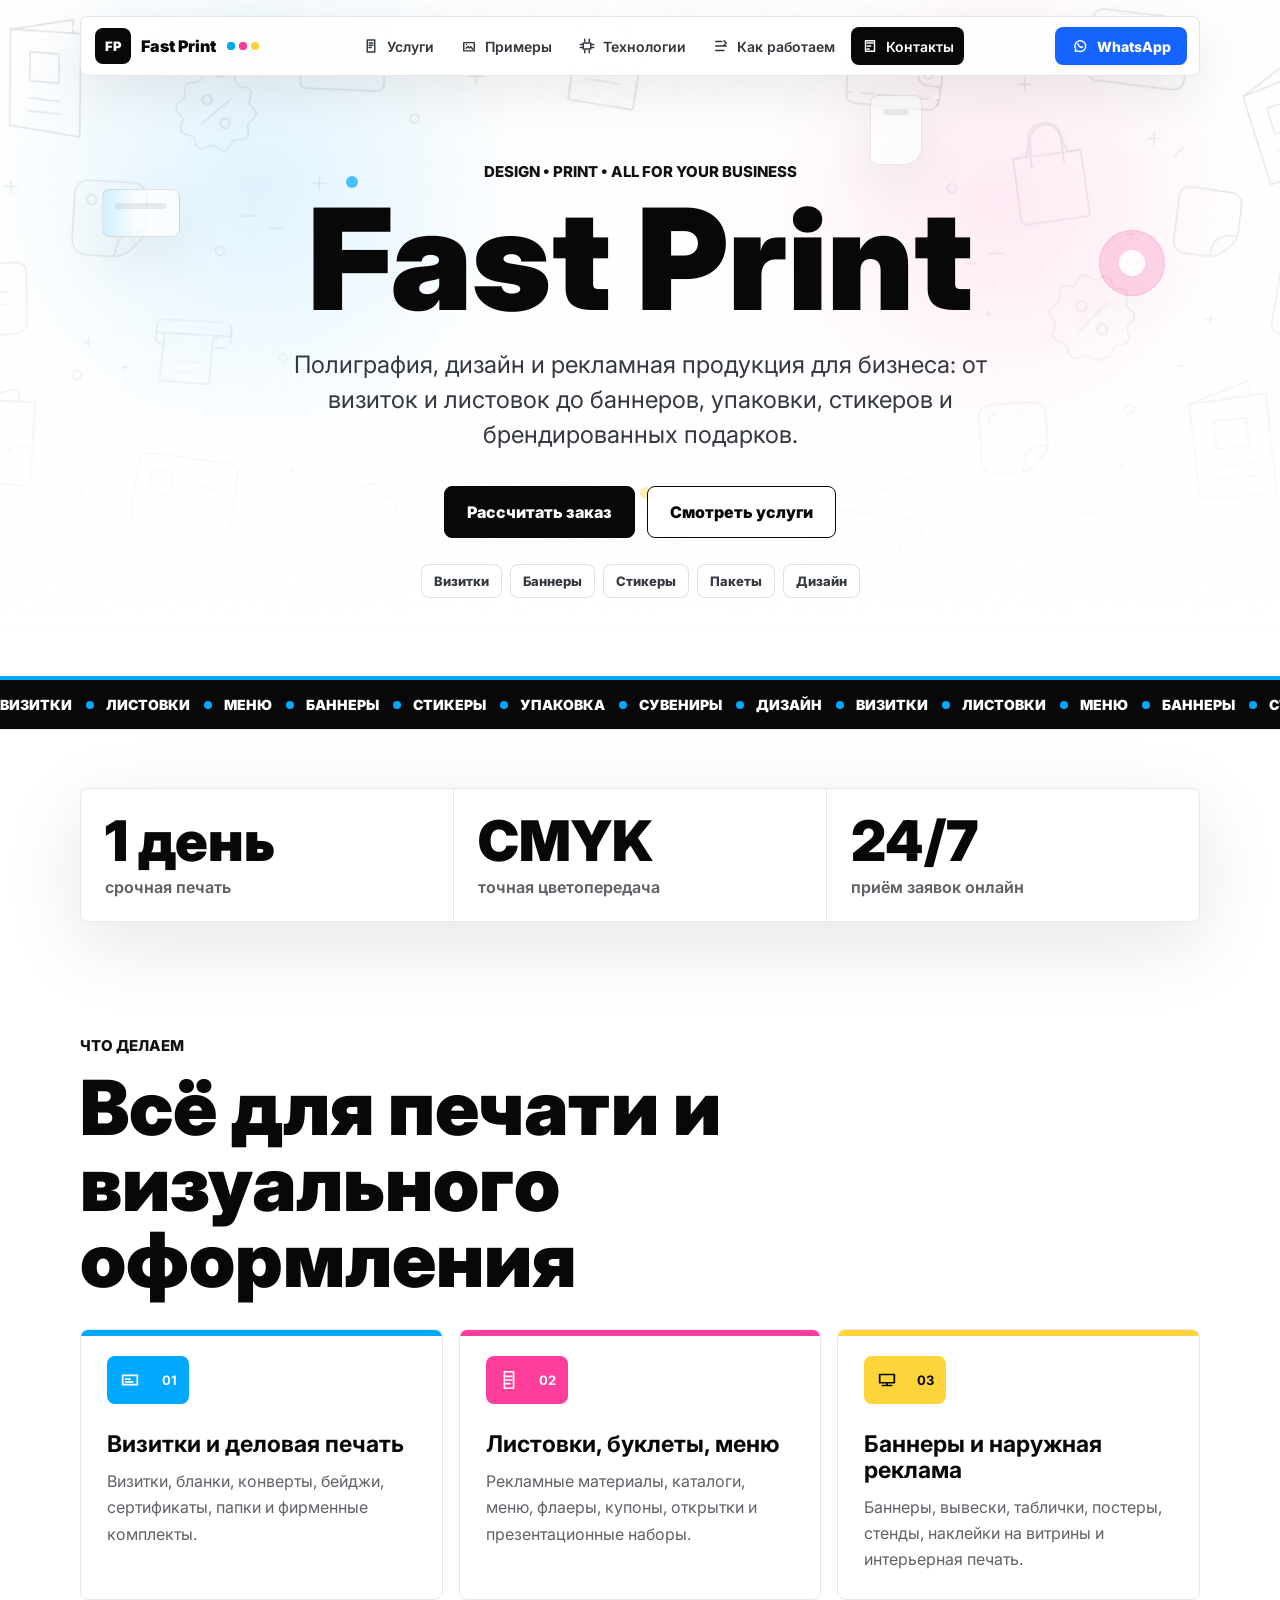
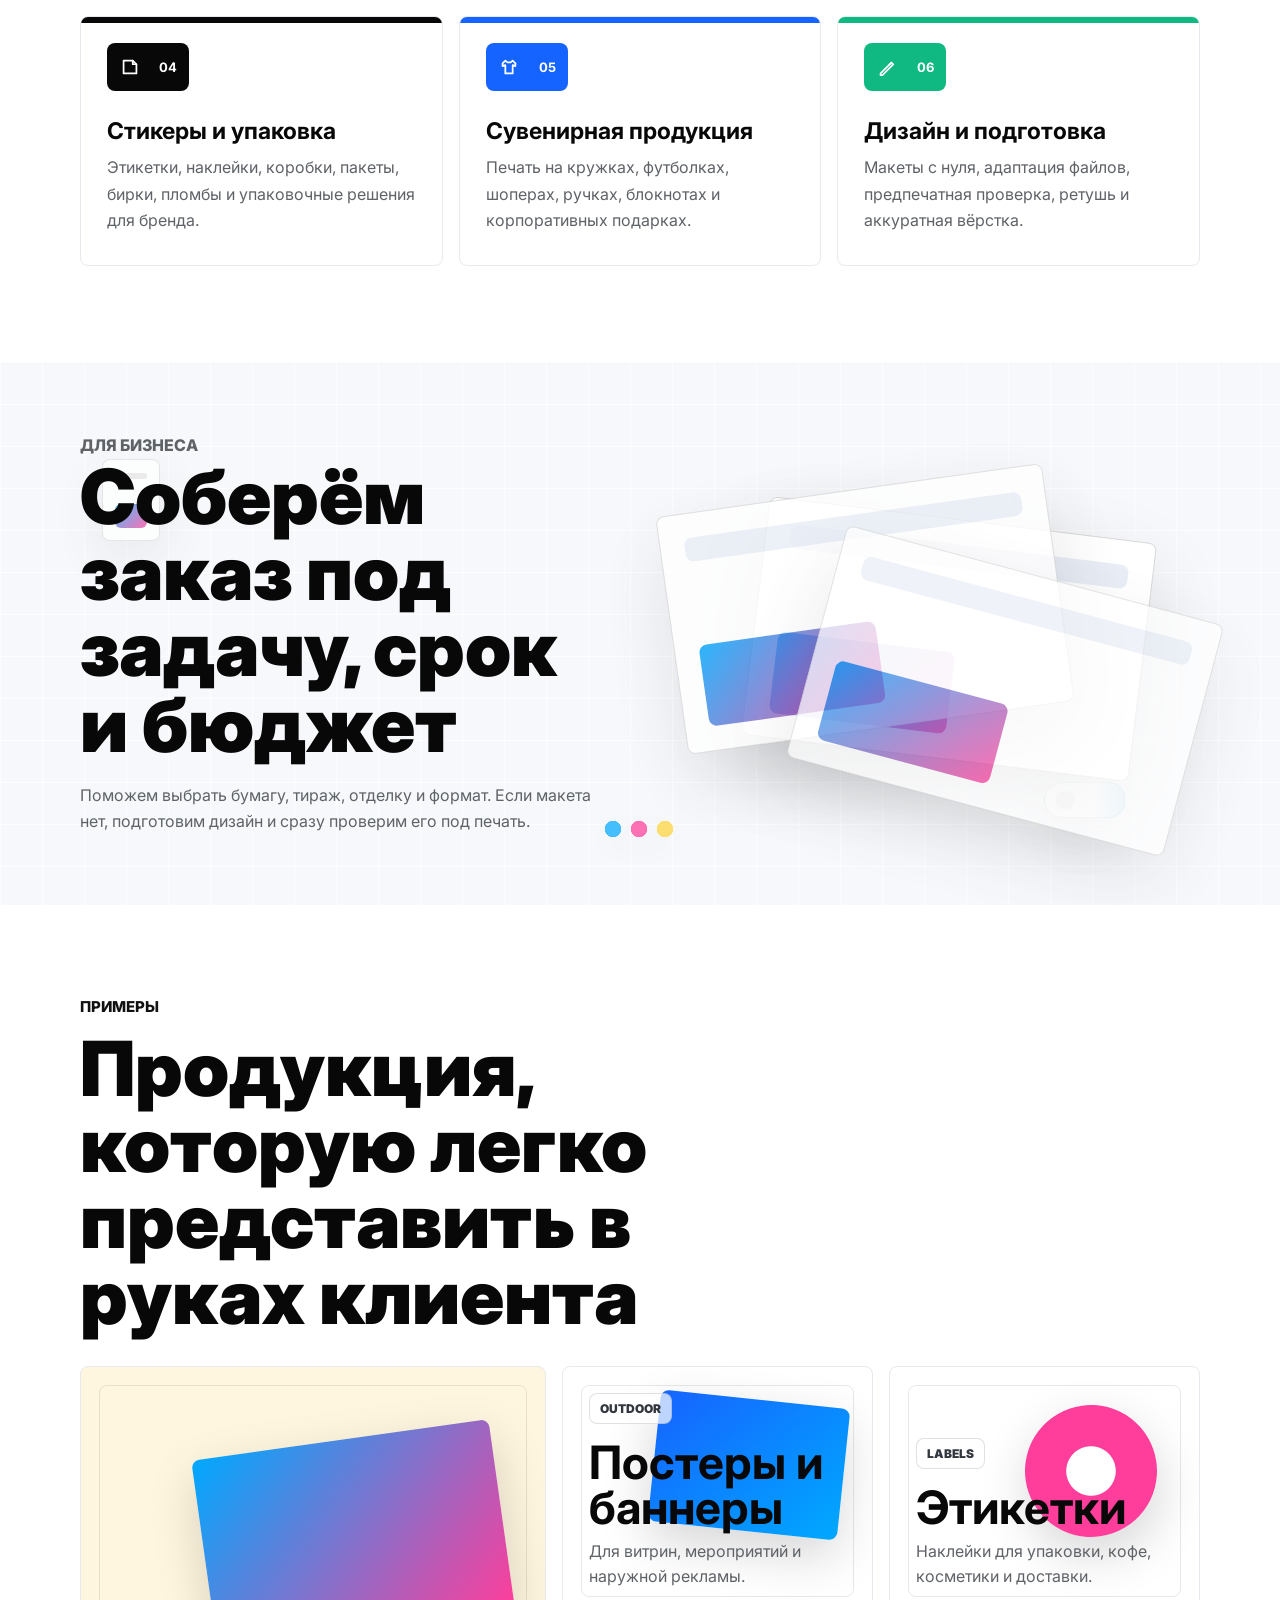
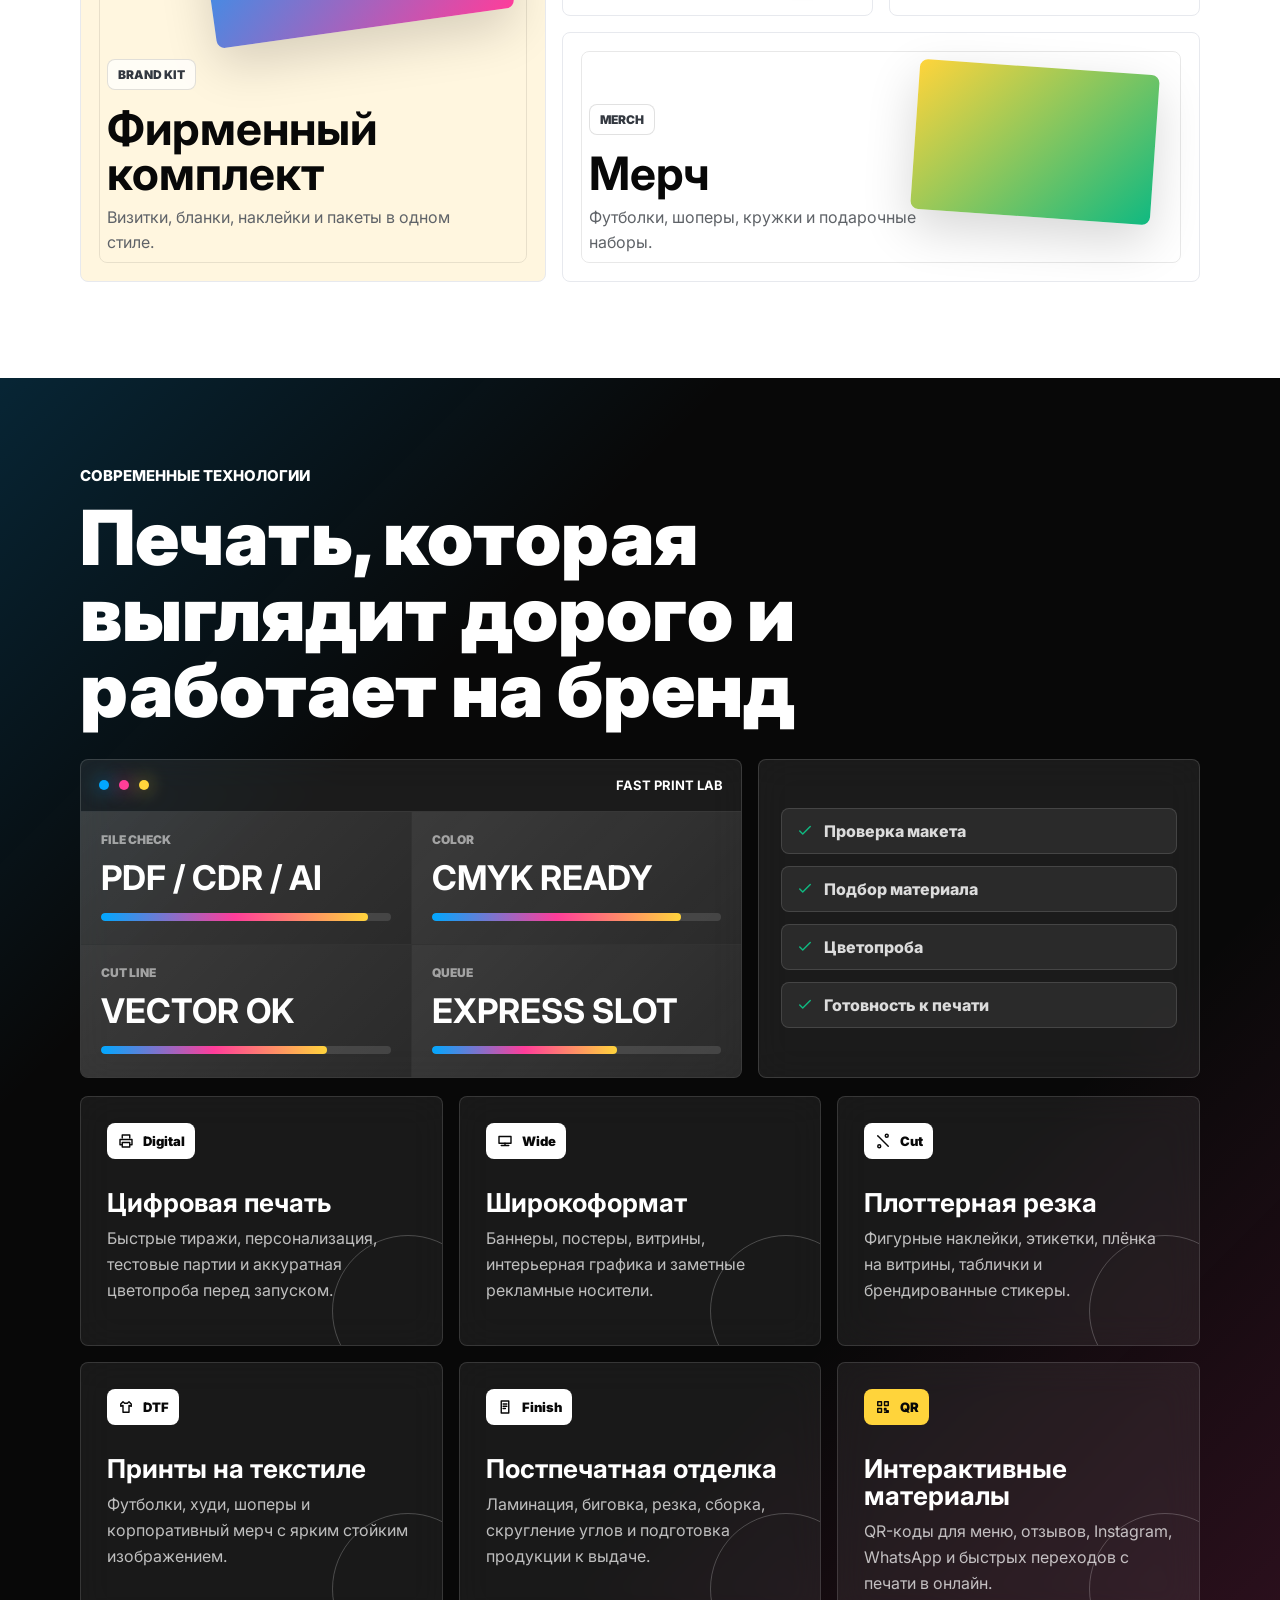
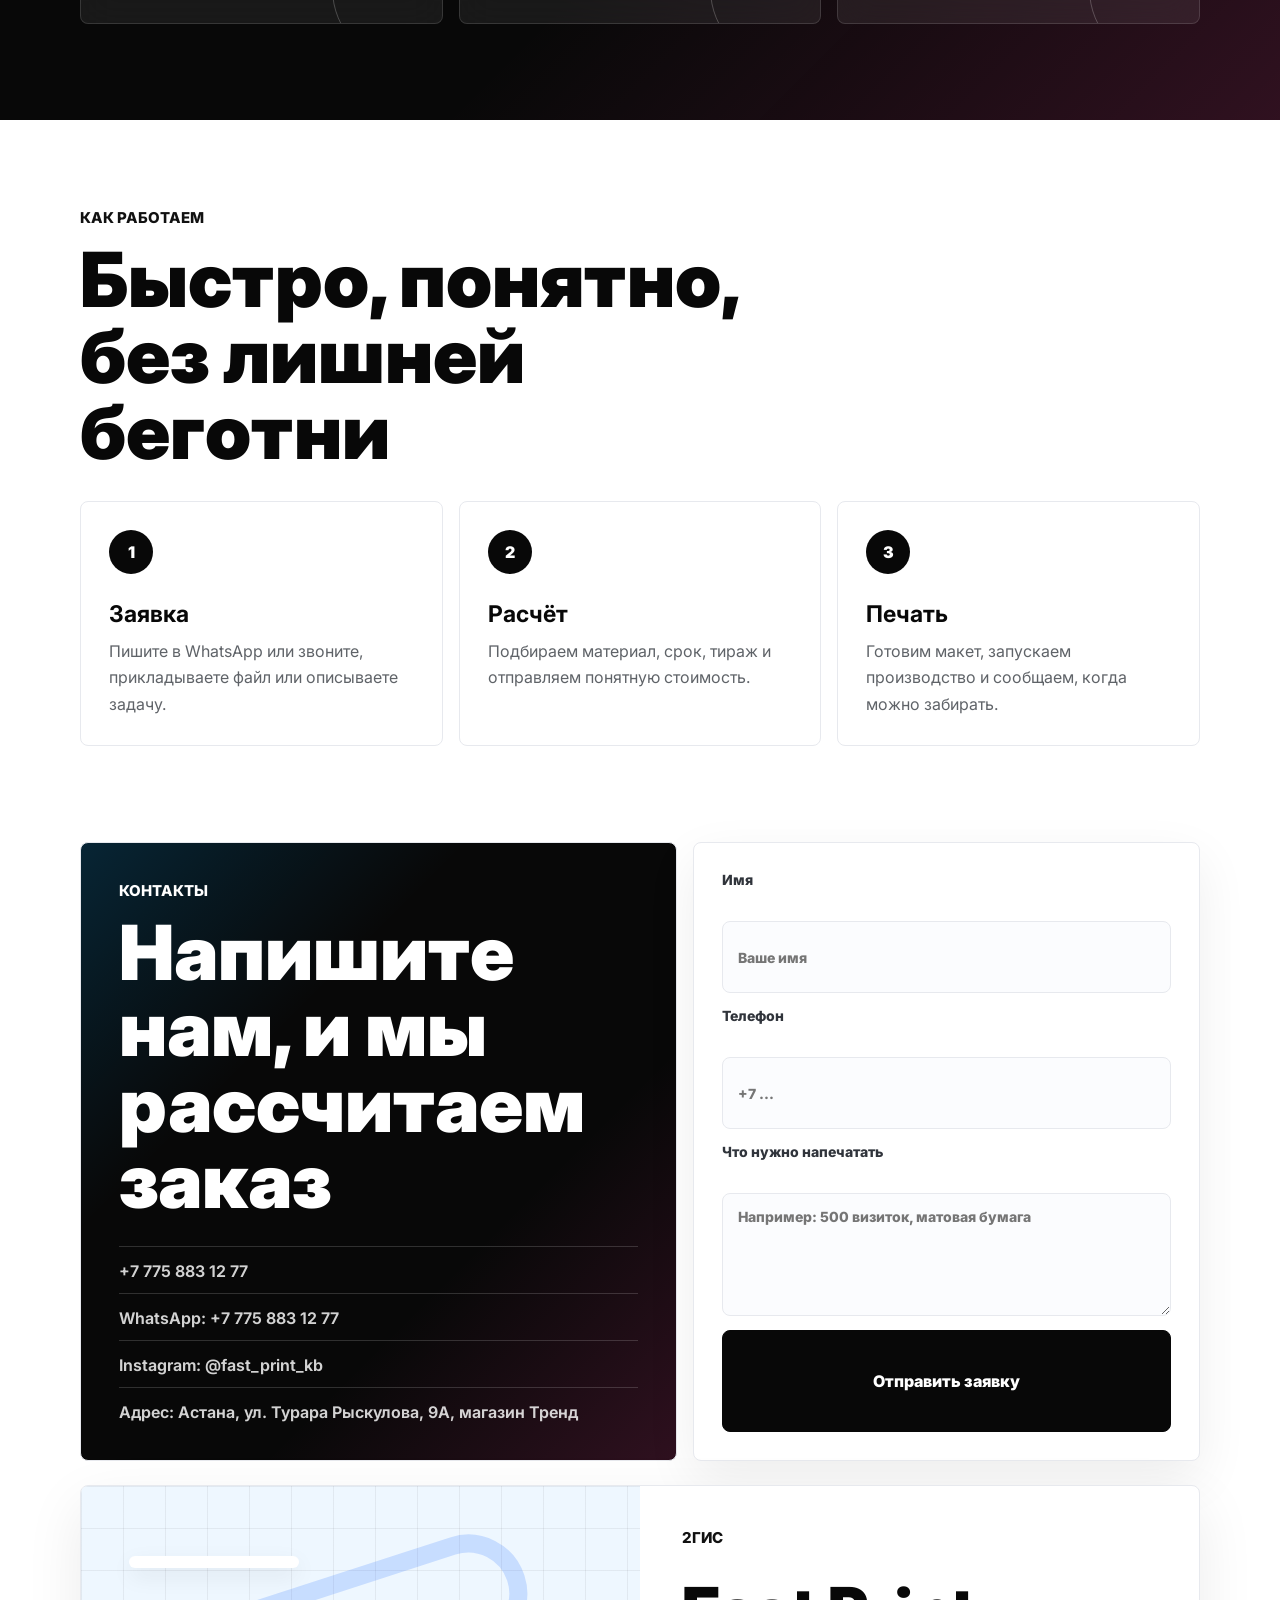
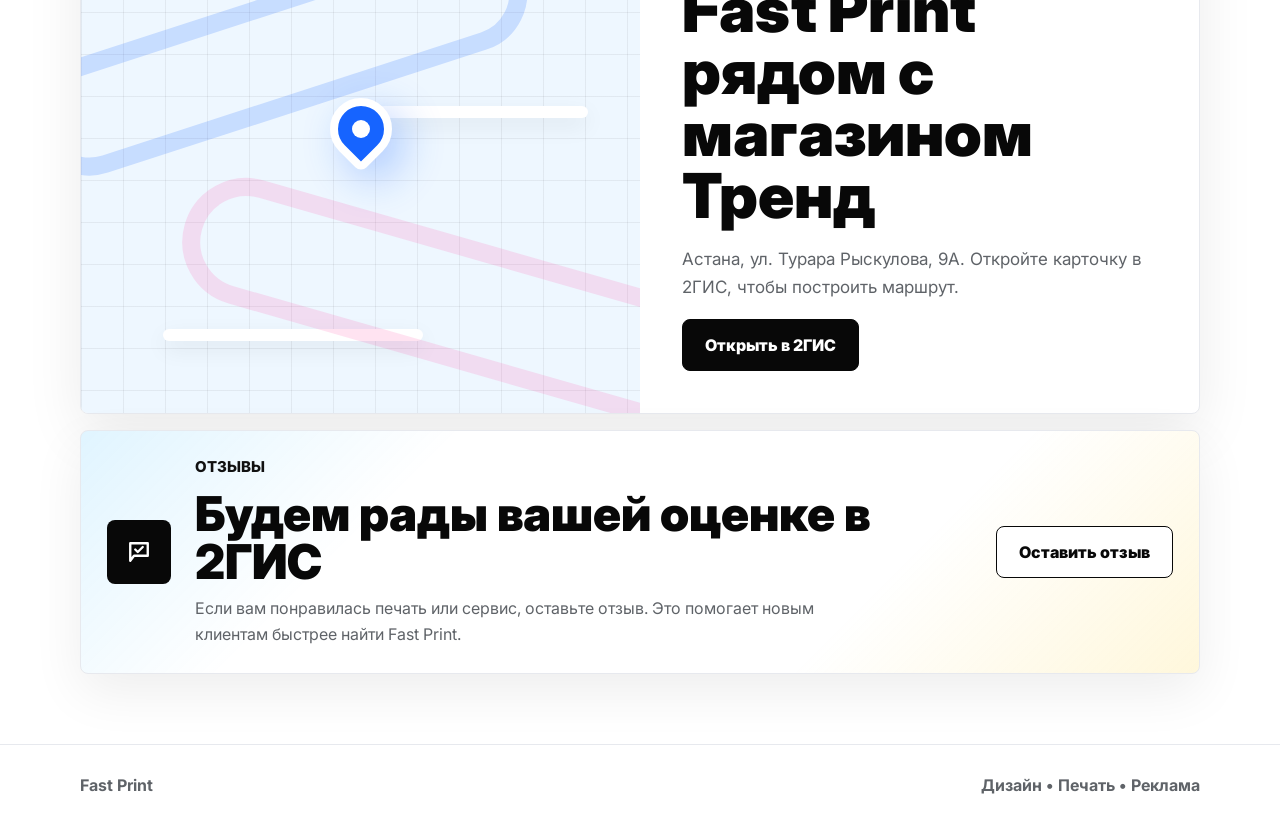
==== index.html @ 20a6357b "Initial Fast Print landing page" ====
<!doctype html>
<html lang="ru">
  <head>
    <meta charset="UTF-8" />
    <meta name="viewport" content="width=device-width, initial-scale=1.0" />
    <meta
      name="description"
      content="Fast Print - дизайн, печать, наружная реклама, сувенирная продукция и срочные полиграфические заказы."
    />
    <meta
      name="keywords"
      content="Fast Print, фаст принт, полиграфия Астана, печать Астана, визитки Астана, листовки Астана, баннеры Астана, стикеры, наклейки, наружная реклама, дизайн макетов, сувенирная продукция, DTF печать, широкоформатная печать, Рыскулова 9А"
    />
    <meta name="author" content="Fast Print" />
    <meta name="robots" content="index, follow" />
    <meta name="format-detection" content="telephone=yes" />
    <meta name="theme-color" content="#080808" />
    <meta name="apple-mobile-web-app-capable" content="yes" />
    <meta name="apple-mobile-web-app-title" content="Fast Print" />
    <meta name="application-name" content="Fast Print" />
    <meta name="msapplication-TileColor" content="#080808" />
    <link rel="canonical" href="https://fast-print.vercel.app/" />
    <link rel="manifest" href="site.webmanifest" />
    <link rel="icon" href="assets/app-icon.svg" type="image/svg+xml" />
    <link rel="mask-icon" href="assets/app-icon.svg" color="#080808" />
    <link rel="apple-touch-icon" href="assets/app-icon.svg" />
    <meta property="og:type" content="business.business" />
    <meta property="og:locale" content="ru_KZ" />
    <meta property="og:site_name" content="Fast Print" />
    <meta property="og:title" content="Fast Print - полиграфия, дизайн и реклама в Астане" />
    <meta
      property="og:description"
      content="Визитки, листовки, баннеры, стикеры, упаковка, сувенирная продукция и дизайн макетов. Fast Print, Астана, Рыскулова 9А."
    />
    <meta property="og:url" content="https://fast-print.vercel.app/" />
    <meta property="og:image" content="https://fast-print.vercel.app/assets/fast-print-hero.png" />
    <meta property="og:image:secure_url" content="https://fast-print.vercel.app/assets/fast-print-hero.png" />
    <meta property="og:image:type" content="image/png" />
    <meta property="og:image:width" content="2076" />
    <meta property="og:image:height" content="757" />
    <meta property="og:image:alt" content="Fast Print - полиграфия и дизайн" />
    <meta property="business:contact_data:street_address" content="ул. Турара Рыскулова, 9А, магазин Тренд" />
    <meta property="business:contact_data:locality" content="Астана" />
    <meta property="business:contact_data:country_name" content="Казахстан" />
    <meta name="twitter:card" content="summary_large_image" />
    <meta name="twitter:title" content="Fast Print - полиграфия и дизайн в Астане" />
    <meta
      name="twitter:description"
      content="Дизайн, печать, наружная реклама, стикеры, упаковка и сувенирная продукция для бизнеса."
    />
    <meta name="twitter:image" content="https://fast-print.vercel.app/assets/fast-print-hero.png" />
    <title>Fast Print - полиграфия и дизайн</title>
    <link rel="preconnect" href="https://fonts.googleapis.com" />
    <link rel="preconnect" href="https://fonts.gstatic.com" crossorigin />
    <link
      href="https://fonts.googleapis.com/css2?family=Inter:wght@400;500;600;700;800;900&display=swap"
      rel="stylesheet"
    />
    <link rel="stylesheet" href="styles.css" />
    <script type="application/ld+json">
      {
        "@context": "https://schema.org",
        "@type": "LocalBusiness",
        "@id": "https://fast-print.vercel.app/#business",
        "name": "Fast Print",
        "alternateName": "Фаст Принт",
        "description": "Полиграфия, дизайн, наружная реклама, сувенирная продукция и срочные печатные заказы.",
        "telephone": "+77758831277",
        "url": "https://fast-print.vercel.app",
        "logo": "https://fast-print.vercel.app/assets/app-icon.svg",
        "image": "https://fast-print.vercel.app/assets/fast-print-hero.png",
        "priceRange": "$$",
        "sameAs": ["https://instagram.com/fast_print_kb", "https://2gis.kz/astana/firm/70000001109861099"],
        "address": {
          "@type": "PostalAddress",
          "addressLocality": "Астана",
          "streetAddress": "ул. Турара Рыскулова, 9А, магазин Тренд",
          "addressCountry": "KZ"
        },
        "geo": {
          "@type": "GeoCoordinates",
          "latitude": 51.085529,
          "longitude": 71.420186
        },
        "areaServed": "Астана",
        "makesOffer": [
          { "@type": "Offer", "itemOffered": { "@type": "Service", "name": "Печать визиток" } },
          { "@type": "Offer", "itemOffered": { "@type": "Service", "name": "Печать листовок и буклетов" } },
          { "@type": "Offer", "itemOffered": { "@type": "Service", "name": "Широкоформатная печать баннеров" } },
          { "@type": "Offer", "itemOffered": { "@type": "Service", "name": "Стикеры и наклейки" } },
          { "@type": "Offer", "itemOffered": { "@type": "Service", "name": "Дизайн и подготовка макетов" } },
          { "@type": "Offer", "itemOffered": { "@type": "Service", "name": "Сувенирная продукция" } }
        ],
        "contactPoint": {
          "@type": "ContactPoint",
          "telephone": "+77758831277",
          "contactType": "customer service",
          "availableLanguage": ["ru", "kk"]
        }
      }
    </script>
  </head>
  <body>
    <svg class="icon-sprite" aria-hidden="true">
      <symbol id="icon-services" viewBox="0 0 24 24"><path d="M7 4h10v16H7z" /><path d="M9.5 8h5M9.5 11h5M9.5 14h3" /></symbol>
      <symbol id="icon-works" viewBox="0 0 24 24"><path d="M5 7.5h14v11H5z" /><path d="m8 15 2.4-2.4 2.1 2.1 1.7-1.7L17 16" /><path d="M8.5 10h.01" /></symbol>
      <symbol id="icon-tech" viewBox="0 0 24 24"><path d="M7 8h10v8H7z" /><path d="M9 3v3M15 3v3M9 18v3M15 18v3M3 10h3M3 14h3M18 10h3M18 14h3" /></symbol>
      <symbol id="icon-process" viewBox="0 0 24 24"><path d="M5 6h8M5 12h14M5 18h11" /><path d="m16 5 3 3-3 3" /></symbol>
      <symbol id="icon-contact" viewBox="0 0 24 24"><path d="M6 5h12v14H6z" /><path d="M8 8h8M8 12h5M8 16h3" /></symbol>
      <symbol id="icon-whatsapp" viewBox="0 0 24 24"><path d="M5.5 19 6.4 16.2A7.2 7.2 0 1 1 9 18.5z" /><path d="M9.2 8.8c.3 2.6 2.3 4.7 5 5.2l1.1-1.1" /></symbol>
      <symbol id="icon-card" viewBox="0 0 24 24"><path d="M4 7h16v10H4z" /><path d="M7 11h5M7 14h8" /></symbol>
      <symbol id="icon-flyer" viewBox="0 0 24 24"><path d="M7 3h10v18H7z" /><path d="M9 8h6M9 12h6M9 16h4" /></symbol>
      <symbol id="icon-banner" viewBox="0 0 24 24"><path d="M4 6h16v9H4z" /><path d="M7 18h10M12 15v3" /></symbol>
      <symbol id="icon-sticker" viewBox="0 0 24 24"><path d="M5 5h10l4 4v10H5z" /><path d="M15 5v4h4" /></symbol>
      <symbol id="icon-merch" viewBox="0 0 24 24"><path d="M8 5 5 8v3l3-1v9h8v-9l3 1V8l-3-3-2.2 2h-3.6z" /></symbol>
      <symbol id="icon-design" viewBox="0 0 24 24"><path d="M5 19 16.8 7.2l2 2L7 21H5z" /><path d="M14.8 9.2 16.8 7.2" /></symbol>
      <symbol id="icon-printer" viewBox="0 0 24 24"><path d="M7 8V4h10v4" /><path d="M6 17H4v-7h16v7h-2" /><path d="M7 14h10v6H7z" /></symbol>
      <symbol id="icon-cut" viewBox="0 0 24 24"><path d="m5 5 14 14" /><path d="M7 17a2 2 0 1 1-2 2 2 2 0 0 1 2-2ZM17 3a2 2 0 1 1-2 2 2 2 0 0 1 2-2Z" /></symbol>
      <symbol id="icon-qr" viewBox="0 0 24 24"><path d="M5 5h5v5H5zM14 5h5v5h-5zM5 14h5v5H5z" /><path d="M14 14h2v2h-2zM17 17h2v2h-2zM14 19h2" /></symbol>
      <symbol id="icon-review" viewBox="0 0 24 24"><path d="M5 5h14v10H8l-3 4z" /><path d="m9 10 2 2 4-4" /></symbol>
      <symbol id="icon-check" viewBox="0 0 24 24"><path d="m5 12 4 4L19 6" /></symbol>
    </svg>
    <div class="preloader" aria-label="Загрузка сайта">
      <div class="preloader-mark" aria-hidden="true">
        <span class="printer-slot"></span>
        <span class="print-sheet"></span>
        <span class="ink-dot cyan-dot"></span>
        <span class="ink-dot magenta-dot"></span>
        <span class="ink-dot yellow-dot"></span>
      </div>
      <p>Fast Print</p>
    </div>
    <div class="scroll-progress" aria-hidden="true"></div>
    <header class="site-header">
      <a class="brand" href="#top" aria-label="Fast Print">
        <span class="brand-mark">FP</span>
        <span>Fast Print</span>
      </a>
      <button class="menu-toggle" type="button" aria-label="Открыть меню" aria-expanded="false">
        <span></span>
        <span></span>
        <span></span>
      </button>
      <nav class="nav" aria-label="Главная навигация">
        <a href="#services"><svg><use href="#icon-services"></use></svg><span>Услуги</span></a>
        <a href="#works"><svg><use href="#icon-works"></use></svg><span>Примеры</span></a>
        <a href="#tech"><svg><use href="#icon-tech"></use></svg><span>Технологии</span></a>
        <a href="#process"><svg><use href="#icon-process"></use></svg><span>Как работаем</span></a>
        <a href="#contacts"><svg><use href="#icon-contact"></use></svg><span>Контакты</span></a>
      </nav>
      <a class="header-cta" href="https://wa.me/77758831277" target="_blank" rel="noreferrer">
        <svg><use href="#icon-whatsapp"></use></svg>
        <span>WhatsApp</span>
      </a>
    </header>

    <main id="top">
      <section class="hero">
        <div class="hero-media" aria-hidden="true"></div>
        <div class="section-motion hero-motion" aria-hidden="true">
          <span class="float-object card-object"></span>
          <span class="float-object sticker-object"></span>
          <span class="float-object tag-object"></span>
        </div>
        <div class="hero-orbit" aria-hidden="true">
          <span></span>
          <span></span>
          <span></span>
        </div>
        <div class="hero-content" data-animate>
          <p class="eyebrow">Design • Print • all for your business</p>
          <h1>Fast Print</h1>
          <p class="hero-copy">
            Полиграфия, дизайн и рекламная продукция для бизнеса: от визиток и листовок до баннеров,
            упаковки, стикеров и брендированных подарков.
          </p>
          <div class="hero-actions">
            <a class="button primary" href="#contacts">Рассчитать заказ</a>
            <a class="button secondary" href="#services">Смотреть услуги</a>
          </div>
          <div class="hero-tags" aria-label="Популярные услуги">
            <span>Визитки</span>
            <span>Баннеры</span>
            <span>Стикеры</span>
            <span>Пакеты</span>
            <span>Дизайн</span>
          </div>
        </div>
      </section>

      <section class="ticker" aria-label="Услуги Fast Print">
        <div class="ticker-track">
          <span>Визитки</span>
          <span>Листовки</span>
          <span>Меню</span>
          <span>Баннеры</span>
          <span>Стикеры</span>
          <span>Упаковка</span>
          <span>Сувениры</span>
          <span>Дизайн</span>
          <span>Визитки</span>
          <span>Листовки</span>
          <span>Меню</span>
          <span>Баннеры</span>
          <span>Стикеры</span>
          <span>Упаковка</span>
          <span>Сувениры</span>
          <span>Дизайн</span>
        </div>
      </section>

      <section class="stats" aria-label="Преимущества Fast Print" data-animate>
        <div>
          <strong data-count="1" data-suffix=" день">1 день</strong>
          <span>срочная печать</span>
        </div>
        <div>
          <strong>CMYK</strong>
          <span>точная цветопередача</span>
        </div>
        <div>
          <strong data-count="24" data-suffix="/7">24/7</strong>
          <span>приём заявок онлайн</span>
        </div>
      </section>

      <section class="section" id="services">
        <div class="section-heading" data-animate>
          <p class="eyebrow">Что делаем</p>
          <h2>Всё для печати и визуального оформления</h2>
        </div>
        <div class="services-grid">
          <article class="service-card cyan" data-animate>
            <span class="service-icon"><svg><use href="#icon-card"></use></svg><b>01</b></span>
            <h3>Визитки и деловая печать</h3>
            <p>Визитки, бланки, конверты, бейджи, сертификаты, папки и фирменные комплекты.</p>
          </article>
          <article class="service-card magenta" data-animate>
            <span class="service-icon"><svg><use href="#icon-flyer"></use></svg><b>02</b></span>
            <h3>Листовки, буклеты, меню</h3>
            <p>Рекламные материалы, каталоги, меню, флаеры, купоны, открытки и презентационные наборы.</p>
          </article>
          <article class="service-card yellow" data-animate>
            <span class="service-icon"><svg><use href="#icon-banner"></use></svg><b>03</b></span>
            <h3>Баннеры и наружная реклама</h3>
            <p>Баннеры, вывески, таблички, постеры, стенды, наклейки на витрины и интерьерная печать.</p>
          </article>
          <article class="service-card black" data-animate>
            <span class="service-icon"><svg><use href="#icon-sticker"></use></svg><b>04</b></span>
            <h3>Стикеры и упаковка</h3>
            <p>Этикетки, наклейки, коробки, пакеты, бирки, пломбы и упаковочные решения для бренда.</p>
          </article>
          <article class="service-card blue" data-animate>
            <span class="service-icon"><svg><use href="#icon-merch"></use></svg><b>05</b></span>
            <h3>Сувенирная продукция</h3>
            <p>Печать на кружках, футболках, шоперах, ручках, блокнотах и корпоративных подарках.</p>
          </article>
          <article class="service-card green" data-animate>
            <span class="service-icon"><svg><use href="#icon-design"></use></svg><b>06</b></span>
            <h3>Дизайн и подготовка</h3>
            <p>Макеты с нуля, адаптация файлов, предпечатная проверка, ретушь и аккуратная вёрстка.</p>
          </article>
        </div>
      </section>

      <section class="showcase">
        <div class="section-motion showcase-motion" aria-hidden="true">
          <span class="float-object flyer-object"></span>
          <span class="float-object roll-object"></span>
          <span class="float-object cmyk-object"></span>
        </div>
        <div class="showcase-copy" data-animate>
          <p class="eyebrow">Для бизнеса</p>
          <h2>Соберём заказ под задачу, срок и бюджет</h2>
          <p>
            Поможем выбрать бумагу, тираж, отделку и формат. Если макета нет, подготовим дизайн и
            сразу проверим его под печать.
          </p>
        </div>
        <div class="print-stack" aria-hidden="true" data-animate>
          <span class="sheet sheet-one"></span>
          <span class="sheet sheet-two"></span>
          <span class="sheet sheet-three"></span>
        </div>
      </section>

      <section class="section works" id="works">
        <div class="section-heading" data-animate>
          <p class="eyebrow">Примеры</p>
          <h2>Продукция, которую легко представить в руках клиента</h2>
        </div>
        <div class="works-grid">
          <article class="work-item large" data-animate>
            <span class="work-type">Brand kit</span>
            <h3>Фирменный комплект</h3>
            <p>Визитки, бланки, наклейки и пакеты в одном стиле.</p>
          </article>
          <article class="work-item poster" data-animate>
            <span class="work-type">Outdoor</span>
            <h3>Постеры и баннеры</h3>
            <p>Для витрин, мероприятий и наружной рекламы.</p>
          </article>
          <article class="work-item labels" data-animate>
            <span class="work-type">Labels</span>
            <h3>Этикетки</h3>
            <p>Наклейки для упаковки, кофе, косметики и доставки.</p>
          </article>
          <article class="work-item merch" data-animate>
            <span class="work-type">Merch</span>
            <h3>Мерч</h3>
            <p>Футболки, шоперы, кружки и подарочные наборы.</p>
          </article>
        </div>
      </section>

      <section class="tech-section" id="tech">
        <div class="tech-heading" data-animate>
          <p class="eyebrow">Современные технологии</p>
          <h2>Печать, которая выглядит дорого и работает на бренд</h2>
        </div>
        <div class="tech-lab" data-animate>
          <div class="lab-screen">
            <div class="lab-topline">
              <span class="lab-dot"></span>
              <span class="lab-dot"></span>
              <span class="lab-dot"></span>
              <strong>FAST PRINT LAB</strong>
            </div>
            <div class="lab-grid">
              <div>
                <small>FILE CHECK</small>
                <b>PDF / CDR / AI</b>
                <span class="lab-bar"><i style="width: 92%"></i></span>
              </div>
              <div>
                <small>COLOR</small>
                <b>CMYK READY</b>
                <span class="lab-bar"><i style="width: 86%"></i></span>
              </div>
              <div>
                <small>CUT LINE</small>
                <b>VECTOR OK</b>
                <span class="lab-bar"><i style="width: 78%"></i></span>
              </div>
              <div>
                <small>QUEUE</small>
                <b>EXPRESS SLOT</b>
                <span class="lab-bar"><i style="width: 64%"></i></span>
              </div>
            </div>
          </div>
          <div class="lab-status">
            <span><svg><use href="#icon-check"></use></svg>Проверка макета</span>
            <span><svg><use href="#icon-check"></use></svg>Подбор материала</span>
            <span><svg><use href="#icon-check"></use></svg>Цветопроба</span>
            <span><svg><use href="#icon-check"></use></svg>Готовность к печати</span>
          </div>
        </div>
        <div class="tech-grid">
          <article class="tech-card" data-animate>
            <span><svg><use href="#icon-printer"></use></svg>Digital</span>
            <h3>Цифровая печать</h3>
            <p>Быстрые тиражи, персонализация, тестовые партии и аккуратная цветопроба перед запуском.</p>
          </article>
          <article class="tech-card" data-animate>
            <span><svg><use href="#icon-banner"></use></svg>Wide</span>
            <h3>Широкоформат</h3>
            <p>Баннеры, постеры, витрины, интерьерная графика и заметные рекламные носители.</p>
          </article>
          <article class="tech-card" data-animate>
            <span><svg><use href="#icon-cut"></use></svg>Cut</span>
            <h3>Плоттерная резка</h3>
            <p>Фигурные наклейки, этикетки, плёнка на витрины, таблички и брендированные стикеры.</p>
          </article>
          <article class="tech-card" data-animate>
            <span><svg><use href="#icon-merch"></use></svg>DTF</span>
            <h3>Принты на текстиле</h3>
            <p>Футболки, худи, шоперы и корпоративный мерч с ярким стойким изображением.</p>
          </article>
          <article class="tech-card" data-animate>
            <span><svg><use href="#icon-services"></use></svg>Finish</span>
            <h3>Постпечатная отделка</h3>
            <p>Ламинация, биговка, резка, сборка, скругление углов и подготовка продукции к выдаче.</p>
          </article>
          <article class="tech-card accent" data-animate>
            <span><svg><use href="#icon-qr"></use></svg>QR</span>
            <h3>Интерактивные материалы</h3>
            <p>QR-коды для меню, отзывов, Instagram, WhatsApp и быстрых переходов с печати в онлайн.</p>
          </article>
        </div>
      </section>

      <section class="section compact" id="process">
        <div class="section-heading" data-animate>
          <p class="eyebrow">Как работаем</p>
          <h2>Быстро, понятно, без лишней беготни</h2>
        </div>
        <div class="steps">
          <div class="step" data-animate>
            <span>1</span>
            <h3>Заявка</h3>
            <p>Пишите в WhatsApp или звоните, прикладываете файл или описываете задачу.</p>
          </div>
          <div class="step" data-animate>
            <span>2</span>
            <h3>Расчёт</h3>
            <p>Подбираем материал, срок, тираж и отправляем понятную стоимость.</p>
          </div>
          <div class="step" data-animate>
            <span>3</span>
            <h3>Печать</h3>
            <p>Готовим макет, запускаем производство и сообщаем, когда можно забирать.</p>
          </div>
        </div>
      </section>

      <section class="contacts" id="contacts">
        <div class="contact-panel" data-animate>
          <p class="eyebrow">Контакты</p>
          <h2>Напишите нам, и мы рассчитаем заказ</h2>
          <div class="contact-list">
            <a href="tel:+77758831277">+7 775 883 12 77</a>
            <a href="https://wa.me/77758831277" target="_blank" rel="noreferrer">WhatsApp: +7 775 883 12 77</a>
            <a href="https://instagram.com/fast_print_kb" target="_blank" rel="noreferrer">Instagram: @fast_print_kb</a>
            <a href="https://2gis.kz/astana/firm/70000001109861099" target="_blank" rel="noreferrer">
              Адрес: Астана, ул. Турара Рыскулова, 9А, магазин Тренд
            </a>
          </div>
        </div>
        <form class="quote-form" data-animate>
          <label>
            Имя
            <input type="text" name="name" placeholder="Ваше имя" />
          </label>
          <label>
            Телефон
            <input type="tel" name="phone" placeholder="+7 ..." />
          </label>
          <label>
            Что нужно напечатать
            <textarea name="message" rows="4" placeholder="Например: 500 визиток, матовая бумага"></textarea>
          </label>
          <button class="button primary" type="button">Отправить заявку</button>
        </form>
      </section>

      <section class="map-section" aria-label="Как нас найти">
        <div class="map-card" data-animate>
          <div class="map-visual" aria-hidden="true">
            <span class="map-pin"></span>
            <span class="route route-one"></span>
            <span class="route route-two"></span>
            <span class="route route-three"></span>
          </div>
          <div class="map-content">
            <p class="eyebrow">2ГИС</p>
            <h2>Fast Print рядом с магазином Тренд</h2>
            <p>Астана, ул. Турара Рыскулова, 9А. Откройте карточку в 2ГИС, чтобы построить маршрут.</p>
            <a class="button primary" href="https://2gis.kz/astana/firm/70000001109861099" target="_blank" rel="noreferrer">
              Открыть в 2ГИС
            </a>
          </div>
        </div>
        <div class="review-card" data-animate>
          <div class="review-icon">
            <svg><use href="#icon-review"></use></svg>
          </div>
          <div>
            <p class="eyebrow">Отзывы</p>
            <h2>Будем рады вашей оценке в 2ГИС</h2>
            <p>Если вам понравилась печать или сервис, оставьте отзыв. Это помогает новым клиентам быстрее найти Fast Print.</p>
          </div>
          <a
            class="button secondary"
            href="https://2gis.kz/astana/firm/70000001110712726?stat=[base64]%3D"
            target="_blank"
            rel="noreferrer"
          >
            Оставить отзыв
          </a>
        </div>
      </section>
    </main>

    <footer class="footer">
      <span>Fast Print</span>
      <span>Дизайн • Печать • Реклама</span>
    </footer>

    <script src="script.js"></script>
  </body>
</html>
---- styles.css ----
:root {
  --ink: #080808;
  --muted: #5f6368;
  --line: #e7e9ee;
  --paper: #ffffff;
  --soft: #f6f8fb;
  --warm: #fff6df;
  --cyan: #00a8ff;
  --magenta: #ff3d9a;
  --yellow: #ffd43b;
  --blue: #1664ff;
  --green: #10b981;
  --radius: 8px;
}

* {
  box-sizing: border-box;
}

html {
  scroll-behavior: smooth;
}

body {
  margin: 0;
  color: var(--ink);
  background: var(--paper);
  font-family: Inter, Arial, sans-serif;
}

body.is-loading {
  overflow: hidden;
}

.icon-sprite {
  position: absolute;
  width: 0;
  height: 0;
  overflow: hidden;
}

svg {
  flex: 0 0 auto;
  fill: none;
  stroke: currentColor;
  stroke-linecap: round;
  stroke-linejoin: round;
  stroke-width: 1.9;
}

.scroll-progress {
  position: fixed;
  top: 0;
  left: 0;
  z-index: 80;
  width: calc(var(--scroll-progress, 0) * 100%);
  height: 4px;
  background: linear-gradient(90deg, var(--cyan), var(--magenta), var(--yellow));
  box-shadow: 0 0 18px rgba(0, 168, 255, 0.35);
  transform-origin: left;
}

.section-motion {
  position: absolute;
  inset: 0;
  z-index: -1;
  overflow: hidden;
  pointer-events: none;
}

.float-object {
  position: absolute;
  display: block;
  opacity: 0.72;
  filter: drop-shadow(0 18px 28px rgba(8, 8, 8, 0.1));
  animation: drift 18s ease-in-out infinite alternate;
}

.card-object {
  left: 8%;
  top: 28%;
  width: 78px;
  height: 48px;
  border: 1px solid rgba(8, 8, 8, 0.14);
  border-radius: 8px;
  background:
    linear-gradient(90deg, rgba(0, 168, 255, 0.22), transparent 46%),
    white;
}

.card-object::before,
.flyer-object::before,
.tag-object::before {
  position: absolute;
  left: 12px;
  right: 12px;
  top: 13px;
  height: 6px;
  border-radius: 99px;
  content: "";
  background: rgba(8, 8, 8, 0.1);
}

.sticker-object {
  right: 9%;
  top: 34%;
  width: 66px;
  height: 66px;
  border: 1px solid rgba(255, 61, 154, 0.28);
  border-radius: 50%;
  background: radial-gradient(circle, white 0 28%, rgba(255, 61, 154, 0.28) 29% 100%);
  animation-duration: 20s;
}

.flyer-object {
  left: 8%;
  top: 18%;
  width: 58px;
  height: 82px;
  border: 1px solid rgba(8, 8, 8, 0.13);
  border-radius: 8px;
  background: white;
  animation-duration: 22s;
}

.flyer-object::after {
  position: absolute;
  left: 12px;
  bottom: 12px;
  width: 32px;
  height: 24px;
  border-radius: 6px;
  content: "";
  background: linear-gradient(135deg, var(--cyan), var(--magenta));
}

.roll-object {
  right: 12%;
  bottom: 16%;
  width: 82px;
  height: 36px;
  border: 1px solid rgba(8, 8, 8, 0.13);
  border-radius: 99px;
  background: linear-gradient(90deg, white 0 62%, rgba(0, 168, 255, 0.22));
  animation-duration: 17s;
}

.roll-object::before {
  position: absolute;
  inset: 8px auto 8px 10px;
  width: 20px;
  border-radius: 50%;
  content: "";
  background: rgba(8, 8, 8, 0.08);
}

.tag-object {
  right: 28%;
  top: 14%;
  width: 52px;
  height: 70px;
  border: 1px solid rgba(8, 8, 8, 0.12);
  border-radius: 8px 8px 18px 8px;
  background: white;
  animation-duration: 24s;
}

.cmyk-object {
  left: 47%;
  bottom: 12%;
  width: 74px;
  height: 22px;
  border-radius: 99px;
  background:
    radial-gradient(circle at 11px 50%, var(--cyan) 0 8px, transparent 8.5px),
    radial-gradient(circle at 37px 50%, var(--magenta) 0 8px, transparent 8.5px),
    radial-gradient(circle at 63px 50%, var(--yellow) 0 8px, transparent 8.5px);
  filter: drop-shadow(0 10px 18px rgba(8, 8, 8, 0.08));
  animation-duration: 15s;
}

.preloader {
  position: fixed;
  inset: 0;
  z-index: 100;
  display: grid;
  place-items: center;
  gap: 18px;
  background:
    linear-gradient(90deg, rgba(8, 8, 8, 0.035) 1px, transparent 1px),
    linear-gradient(180deg, rgba(8, 8, 8, 0.035) 1px, transparent 1px),
    #ffffff;
  background-size: 34px 34px;
  transition: opacity 0.65s ease, visibility 0.65s ease;
}

.preloader.is-hidden {
  visibility: hidden;
  opacity: 0;
  pointer-events: none;
}

.preloader p {
  margin: 142px 0 0;
  font-size: clamp(28px, 6vw, 58px);
  font-weight: 900;
  letter-spacing: 0;
}

.preloader-mark {
  position: absolute;
  width: 180px;
  height: 138px;
}

.printer-slot {
  position: absolute;
  left: 20px;
  top: 16px;
  display: block;
  width: 140px;
  height: 38px;
  border-radius: 8px;
  background: var(--ink);
  box-shadow: 0 18px 48px rgba(8, 8, 8, 0.18);
}

.printer-slot::before {
  position: absolute;
  left: 24px;
  right: 24px;
  top: 17px;
  height: 4px;
  border-radius: 99px;
  content: "";
  background: rgba(255, 255, 255, 0.42);
}

.print-sheet {
  position: absolute;
  left: 48px;
  top: 40px;
  display: block;
  width: 84px;
  height: 104px;
  border: 1px solid rgba(8, 8, 8, 0.16);
  border-radius: 8px;
  background: white;
  box-shadow: 0 16px 34px rgba(8, 8, 8, 0.14);
  animation: printFeed 1.45s ease-in-out infinite;
}

.print-sheet::before,
.print-sheet::after {
  position: absolute;
  left: 16px;
  content: "";
  border-radius: 8px;
}

.print-sheet::before {
  top: 18px;
  width: 58px;
  height: 10px;
  background: #e9eef6;
}

.print-sheet::after {
  bottom: 16px;
  width: 54px;
  height: 36px;
  background: linear-gradient(135deg, var(--cyan), var(--magenta));
}

.ink-dot {
  position: absolute;
  bottom: 0;
  width: 14px;
  height: 14px;
  border-radius: 50%;
  animation: inkBounce 0.9s ease-in-out infinite;
}

.cyan-dot {
  left: 42px;
  background: var(--cyan);
}

.magenta-dot {
  left: 82px;
  background: var(--magenta);
  animation-delay: 0.15s;
}

.yellow-dot {
  left: 122px;
  background: var(--yellow);
  animation-delay: 0.3s;
}

a {
  color: inherit;
  text-decoration: none;
}

.site-header {
  position: fixed;
  top: 16px;
  left: 50%;
  z-index: 20;
  display: flex;
  width: min(1120px, calc(100% - 32px));
  min-height: 58px;
  align-items: center;
  justify-content: space-between;
  gap: 18px;
  padding: 10px 12px 10px 14px;
  border: 1px solid rgba(8, 8, 8, 0.1);
  border-radius: 8px;
  background: rgba(255, 255, 255, 0.84);
  box-shadow: 0 18px 50px rgba(8, 8, 8, 0.08);
  backdrop-filter: blur(18px);
  transform: translateX(-50%);
  transition:
    width 0.32s ease,
    min-height 0.32s ease,
    border-color 0.25s ease,
    box-shadow 0.25s ease,
    background 0.25s ease,
    padding 0.32s ease;
  animation: headerDrop 0.65s ease both;
}

.site-header::before {
  position: absolute;
  inset: -1px;
  z-index: -1;
  border-radius: inherit;
  content: "";
  background: linear-gradient(90deg, var(--cyan), var(--magenta), var(--yellow), var(--green));
  opacity: 0;
  transition: opacity 0.3s ease;
}

.site-header.is-scrolled {
  width: min(980px, calc(100% - 32px));
  min-height: 50px;
  padding: 7px 9px 7px 10px;
  border-color: rgba(8, 8, 8, 0.16);
  background: rgba(255, 255, 255, 0.94);
  box-shadow: 0 14px 38px rgba(8, 8, 8, 0.12);
}

.site-header.is-scrolled::before {
  opacity: 0.5;
}

.brand {
  position: relative;
  display: inline-flex;
  align-items: center;
  gap: 10px;
  min-width: fit-content;
  font-weight: 900;
}

.brand::after {
  display: inline-flex;
  width: 34px;
  height: 10px;
  border-radius: 99px;
  content: "";
  background:
    radial-gradient(circle at 5px 50%, var(--cyan) 0 4px, transparent 4.5px),
    radial-gradient(circle at 17px 50%, var(--magenta) 0 4px, transparent 4.5px),
    radial-gradient(circle at 29px 50%, var(--yellow) 0 4px, transparent 4.5px);
  animation: cmykBlink 1.8s ease-in-out infinite;
}

.brand-mark {
  display: grid;
  width: 36px;
  height: 36px;
  place-items: center;
  border-radius: 8px;
  color: white;
  background: var(--ink);
  font-size: 13px;
  letter-spacing: 0;
  transition: width 0.32s ease, height 0.32s ease;
}

.site-header.is-scrolled .brand-mark {
  width: 32px;
  height: 32px;
}

.nav {
  display: flex;
  align-items: center;
  gap: 6px;
  color: #31343a;
  font-size: 14px;
  font-weight: 600;
  white-space: nowrap;
}

.nav a {
  display: inline-flex;
  min-height: 38px;
  align-items: center;
  gap: 7px;
  border-radius: 8px;
  padding: 0 10px;
  transition: background 0.25s ease, color 0.25s ease, transform 0.25s ease;
}

.nav svg,
.header-cta svg {
  width: 18px;
  height: 18px;
}

.nav a,
.header-cta,
.button {
  transition: transform 0.25s ease, color 0.25s ease, background 0.25s ease, border-color 0.25s ease;
}

.nav a:hover {
  background: rgba(8, 8, 8, 0.06);
}

.nav a.is-active {
  color: white;
  background: var(--ink);
}

.header-cta:hover,
.button:hover {
  transform: translateY(-2px);
}

.header-cta {
  display: inline-flex;
  flex: 0 0 auto;
  min-height: 38px;
  align-items: center;
  gap: 8px;
  border-radius: 8px;
  padding: 0 16px;
  color: white;
  background: var(--blue);
  font-size: 14px;
  font-weight: 800;
}

.site-header.is-scrolled .nav a,
.site-header.is-scrolled .header-cta {
  min-height: 34px;
}

.menu-toggle {
  display: none;
  width: 40px;
  height: 40px;
  place-items: center;
  border: 1px solid rgba(8, 8, 8, 0.12);
  border-radius: 8px;
  padding: 0;
  background: white;
  cursor: pointer;
}

.menu-toggle span {
  display: block;
  width: 18px;
  height: 2px;
  border-radius: 99px;
  background: var(--ink);
  transition: transform 0.25s ease, opacity 0.25s ease;
}

.site-header.menu-open .menu-toggle span:nth-child(1) {
  transform: translateY(6px) rotate(45deg);
}

.site-header.menu-open .menu-toggle span:nth-child(2) {
  opacity: 0;
}

.site-header.menu-open .menu-toggle span:nth-child(3) {
  transform: translateY(-6px) rotate(-45deg);
}

.hero {
  position: relative;
  display: grid;
  min-height: 680px;
  place-items: center;
  overflow: hidden;
  border-bottom: 4px solid var(--cyan);
  isolation: isolate;
}

.hero-motion {
  z-index: -1;
}

.hero-orbit {
  position: absolute;
  inset: 0;
  z-index: -1;
  overflow: hidden;
  pointer-events: none;
}

.hero-orbit span {
  position: absolute;
  width: 12px;
  height: 12px;
  border-radius: 50%;
  background: var(--cyan);
  opacity: 0.7;
  animation: orbitFloat 9s ease-in-out infinite;
}

.hero-orbit span:nth-child(1) {
  left: 27%;
  top: 26%;
}

.hero-orbit span:nth-child(2) {
  left: 72%;
  top: 36%;
  background: var(--magenta);
  animation-delay: -2.4s;
}

.hero-orbit span:nth-child(3) {
  left: 50%;
  top: 72%;
  background: var(--yellow);
  animation-delay: -4.2s;
}

.hero::before {
  position: absolute;
  inset: 0;
  z-index: -1;
  content: "";
  background:
    radial-gradient(circle at 20% 28%, rgba(0, 168, 255, 0.12), transparent 24%),
    radial-gradient(circle at 78% 30%, rgba(255, 61, 154, 0.1), transparent 22%),
    linear-gradient(180deg, rgba(255, 255, 255, 0.15), rgba(255, 255, 255, 0.92));
}

.hero-media {
  position: absolute;
  inset: 0;
  z-index: -2;
  background: url("assets/fast-print-hero.png") center top / cover no-repeat;
  animation: floatHero 14s ease-in-out infinite alternate;
}

.hero::after {
  position: absolute;
  inset: auto 0 0;
  z-index: -1;
  height: 45%;
  content: "";
  background: linear-gradient(180deg, rgba(255, 255, 255, 0), white 92%);
}

.hero-content {
  width: min(960px, calc(100% - 32px));
  padding-top: 84px;
  text-align: center;
}

.eyebrow {
  margin: 0 0 14px;
  color: #111;
  font-size: 15px;
  font-weight: 800;
  letter-spacing: 0;
  text-transform: uppercase;
}

.hero h1 {
  margin: 0;
  font-size: clamp(72px, 11vw, 158px);
  font-weight: 900;
  letter-spacing: 0;
  line-height: 0.92;
}

.hero-copy {
  width: min(720px, 100%);
  margin: 24px auto 0;
  color: #343840;
  font-size: clamp(18px, 2vw, 24px);
  line-height: 1.45;
}

.hero-actions {
  display: flex;
  flex-wrap: wrap;
  justify-content: center;
  gap: 12px;
  margin-top: 34px;
}

.button {
  display: inline-flex;
  min-height: 52px;
  align-items: center;
  justify-content: center;
  border: 1px solid var(--ink);
  border-radius: 8px;
  padding: 0 22px;
  cursor: pointer;
  font: inherit;
  font-weight: 850;
}

.button.primary {
  color: white;
  background: var(--ink);
}

.button.primary:hover {
  border-color: var(--blue);
  background: var(--blue);
}

.button.secondary {
  background: white;
}

.button.secondary:hover {
  border-color: var(--blue);
  color: var(--blue);
}

.hero-tags {
  display: flex;
  flex-wrap: wrap;
  justify-content: center;
  gap: 8px;
  width: min(720px, 100%);
  margin: 26px auto 0;
}

.hero-tags span {
  display: inline-flex;
  min-height: 34px;
  align-items: center;
  border: 1px solid rgba(8, 8, 8, 0.12);
  border-radius: 8px;
  padding: 0 12px;
  background: rgba(255, 255, 255, 0.74);
  color: #353941;
  font-size: 13px;
  font-weight: 800;
  backdrop-filter: blur(8px);
}

.ticker {
  overflow: hidden;
  border-bottom: 1px solid var(--line);
  background: var(--ink);
  color: white;
}

.ticker-track {
  display: flex;
  width: max-content;
  gap: 34px;
  padding: 16px 0;
  animation: tickerMove 26s linear infinite;
}

.ticker-track span {
  position: relative;
  font-size: 14px;
  font-weight: 900;
  letter-spacing: 0;
  text-transform: uppercase;
}

.ticker-track span::after {
  position: absolute;
  top: 50%;
  right: -22px;
  width: 8px;
  height: 8px;
  border-radius: 50%;
  content: "";
  background: var(--cyan);
  transform: translateY(-50%);
}

.stats {
  display: grid;
  width: min(1120px, calc(100% - 32px));
  grid-template-columns: repeat(3, 1fr);
  gap: 1px;
  margin: 58px auto 84px;
  overflow: hidden;
  border: 1px solid var(--line);
  border-radius: 8px;
  background: var(--line);
  box-shadow: 0 22px 80px rgba(8, 8, 8, 0.1);
}

.stats div {
  min-height: 110px;
  padding: 24px;
  background: white;
}

.stats strong {
  display: block;
  font-size: clamp(30px, 5vw, 56px);
  font-weight: 900;
  line-height: 1;
}

.stats span {
  display: block;
  margin-top: 8px;
  color: var(--muted);
  font-weight: 650;
}

.section {
  width: min(1120px, calc(100% - 32px));
  margin: 0 auto;
  padding: 30px 0 96px;
}

.section.compact {
  padding-top: 88px;
}

.section-heading {
  width: min(720px, 100%);
  margin-bottom: 32px;
}

h2 {
  margin: 0;
  font-size: clamp(36px, 6vw, 76px);
  font-weight: 900;
  letter-spacing: 0;
  line-height: 1;
}

.services-grid {
  display: grid;
  grid-template-columns: repeat(3, 1fr);
  gap: 16px;
}

.service-card,
.step,
.tech-card,
.work-item,
.quote-form,
.contact-panel {
  border: 1px solid var(--line);
  border-radius: var(--radius);
  background: white;
}

.service-card {
  position: relative;
  min-height: 250px;
  overflow: hidden;
  padding: 26px;
  transition: transform 0.25s ease, box-shadow 0.25s ease, border-color 0.25s ease;
  transform: perspective(900px) rotateX(var(--tilt-y, 0deg)) rotateY(var(--tilt-x, 0deg));
}

.service-card::before {
  position: absolute;
  top: 0;
  left: 0;
  width: 100%;
  height: 6px;
  content: "";
  background: var(--accent);
}

.service-card:hover {
  border-color: rgba(8, 8, 8, 0.18);
  box-shadow: 0 22px 55px rgba(8, 8, 8, 0.1);
  transform: perspective(900px) translateY(-6px) rotateX(var(--tilt-y, 0deg)) rotateY(var(--tilt-x, 0deg));
}

.service-card.cyan {
  --accent: var(--cyan);
}

.service-card.magenta {
  --accent: var(--magenta);
}

.service-card.yellow {
  --accent: var(--yellow);
}

.service-card.black {
  --accent: var(--ink);
}

.service-card.blue {
  --accent: var(--blue);
}

.service-card.green {
  --accent: var(--green);
}

.service-icon {
  display: inline-flex;
  min-width: 82px;
  height: 48px;
  align-items: center;
  justify-content: space-between;
  gap: 10px;
  border-radius: 8px;
  padding: 0 12px;
  color: white;
  background: var(--accent);
  font-weight: 900;
}

.service-icon svg {
  width: 22px;
  height: 22px;
}

.service-icon b {
  font-size: 13px;
}

.yellow .service-icon {
  color: var(--ink);
}

.service-card h3,
.step h3 {
  margin: 28px 0 10px;
  font-size: 23px;
  line-height: 1.12;
}

.service-card p,
.step p,
.showcase-copy p {
  margin: 0;
  color: var(--muted);
  font-size: 16px;
  line-height: 1.65;
}

.showcase {
  position: relative;
  display: grid;
  min-height: 520px;
  grid-template-columns: 1fr 1fr;
  align-items: center;
  gap: 48px;
  padding: 70px max(16px, calc((100vw - 1120px) / 2));
  background:
    linear-gradient(90deg, rgba(255, 255, 255, 0.76) 1px, transparent 1px),
    linear-gradient(180deg, rgba(255, 255, 255, 0.76) 1px, transparent 1px),
    var(--soft);
  background-size: 42px 42px;
  overflow: hidden;
  isolation: isolate;
}

.showcase-motion {
  z-index: 0;
}

.showcase-copy,
.print-stack {
  position: relative;
  z-index: 1;
}

.showcase-copy {
  max-width: 570px;
}

.showcase-copy h2 {
  margin-bottom: 20px;
}

.print-stack {
  position: relative;
  height: 360px;
}

.sheet {
  position: absolute;
  display: block;
  width: min(390px, 82vw);
  height: 240px;
  border: 1px solid rgba(8, 8, 8, 0.15);
  border-radius: 8px;
  background: white;
  box-shadow: 0 30px 80px rgba(8, 8, 8, 0.12);
  animation: bob 4.5s ease-in-out infinite;
}

.sheet:hover {
  box-shadow: 0 36px 90px rgba(8, 8, 8, 0.16);
}

.sheet::before,
.sheet::after {
  position: absolute;
  content: "";
  border-radius: 8px;
}

.sheet-two::after {
  background: linear-gradient(135deg, var(--yellow), var(--green));
}

.sheet-three::after {
  background: linear-gradient(135deg, var(--blue), var(--cyan));
}

.works {
  padding-top: 92px;
}

.works-grid {
  display: grid;
  grid-template-columns: 1.2fr 0.8fr 0.8fr;
  grid-auto-rows: minmax(220px, auto);
  gap: 16px;
}

.work-item {
  position: relative;
  display: flex;
  min-height: 250px;
  flex-direction: column;
  justify-content: flex-end;
  overflow: hidden;
  border: 1px solid var(--line);
  border-radius: var(--radius);
  padding: 26px;
  background: white;
  isolation: isolate;
}

.work-item::before,
.work-item::after {
  position: absolute;
  content: "";
  z-index: -1;
}

.work-item::before {
  inset: 18px;
  border: 1px solid rgba(8, 8, 8, 0.09);
  border-radius: 8px;
}

.work-item::after {
  width: 190px;
  height: 132px;
  border-radius: 8px;
  background: linear-gradient(135deg, var(--cyan), var(--magenta));
  box-shadow: 0 18px 50px rgba(8, 8, 8, 0.16);
  transform: rotate(-8deg);
}

.work-item.large {
  grid-row: span 2;
  min-height: 516px;
  background: var(--warm);
}

.work-item.large::after {
  top: 72px;
  right: 42px;
  width: 300px;
  height: 190px;
}

.work-item.poster::after {
  top: 32px;
  right: 28px;
  background: linear-gradient(135deg, var(--blue), var(--cyan));
  transform: rotate(6deg);
}

.work-item.labels::after {
  top: 38px;
  right: 42px;
  width: 132px;
  height: 132px;
  border-radius: 50%;
  background: radial-gradient(circle, white 0 26%, var(--magenta) 27% 100%);
}

.work-item.merch {
  grid-column: span 2;
}

.work-item.merch::after {
  top: 34px;
  right: 44px;
  width: 240px;
  height: 150px;
  background: linear-gradient(135deg, var(--yellow), var(--green));
  transform: rotate(4deg);
}

.work-type {
  width: fit-content;
  border: 1px solid rgba(8, 8, 8, 0.12);
  border-radius: 8px;
  padding: 7px 10px;
  background: rgba(255, 255, 255, 0.72);
  color: #333840;
  font-size: 12px;
  font-weight: 900;
  text-transform: uppercase;
}

.work-item h3 {
  width: min(360px, 100%);
  margin: 16px 0 9px;
  font-size: clamp(28px, 4vw, 46px);
  line-height: 0.98;
}

.work-item p {
  width: min(360px, 100%);
  margin: 0;
  color: var(--muted);
  line-height: 1.55;
}

.tech-section {
  padding: 88px max(16px, calc((100vw - 1120px) / 2)) 96px;
  color: white;
  background:
    linear-gradient(135deg, rgba(0, 168, 255, 0.18), transparent 28%),
    linear-gradient(315deg, rgba(255, 61, 154, 0.16), transparent 32%),
    var(--ink);
}

.tech-heading {
  width: min(780px, 100%);
  margin-bottom: 32px;
}

.tech-heading .eyebrow {
  color: white;
}

.tech-grid {
  display: grid;
  grid-template-columns: repeat(3, 1fr);
  gap: 16px;
}

.tech-lab {
  display: grid;
  grid-template-columns: 1.2fr 0.8fr;
  gap: 16px;
  margin-bottom: 18px;
}

.lab-screen,
.lab-status {
  border: 1px solid rgba(255, 255, 255, 0.14);
  border-radius: var(--radius);
  background: rgba(255, 255, 255, 0.08);
  backdrop-filter: blur(18px);
}

.lab-screen {
  overflow: hidden;
}

.lab-topline {
  display: flex;
  min-height: 52px;
  align-items: center;
  gap: 10px;
  border-bottom: 1px solid rgba(255, 255, 255, 0.12);
  padding: 0 18px;
}

.lab-dot {
  width: 10px;
  height: 10px;
  border-radius: 50%;
  background: var(--cyan);
  box-shadow: 0 0 18px rgba(0, 168, 255, 0.7);
  animation: statusPulse 1.8s ease-in-out infinite;
}

.lab-dot:nth-child(2) {
  background: var(--magenta);
  box-shadow: 0 0 18px rgba(255, 61, 154, 0.7);
  animation-delay: 0.2s;
}

.lab-dot:nth-child(3) {
  background: var(--yellow);
  box-shadow: 0 0 18px rgba(255, 212, 59, 0.7);
  animation-delay: 0.4s;
}

.lab-topline strong {
  margin-left: auto;
  font-size: 13px;
  letter-spacing: 0;
}

.lab-grid {
  display: grid;
  grid-template-columns: repeat(2, 1fr);
  gap: 1px;
  background: rgba(255, 255, 255, 0.1);
}

.lab-grid div {
  min-height: 132px;
  padding: 20px;
  background:
    linear-gradient(135deg, rgba(255, 255, 255, 0.08), transparent),
    rgba(8, 8, 8, 0.18);
}

.lab-grid small {
  display: block;
  color: rgba(255, 255, 255, 0.54);
  font-size: 12px;
  font-weight: 900;
}

.lab-grid b {
  display: block;
  margin-top: 14px;
  font-size: clamp(22px, 3vw, 34px);
  line-height: 1;
}

.lab-bar {
  display: block;
  height: 8px;
  margin-top: 18px;
  overflow: hidden;
  border-radius: 99px;
  background: rgba(255, 255, 255, 0.12);
}

.lab-bar i {
  display: block;
  height: 100%;
  border-radius: inherit;
  background: linear-gradient(90deg, var(--cyan), var(--magenta), var(--yellow));
  animation: labFlow 2.8s ease-in-out infinite alternate;
}

.lab-status {
  display: grid;
  align-content: center;
  gap: 12px;
  padding: 22px;
}

.lab-status span {
  display: inline-flex;
  min-height: 46px;
  align-items: center;
  gap: 10px;
  border: 1px solid rgba(255, 255, 255, 0.12);
  border-radius: 8px;
  padding: 0 14px;
  background: rgba(255, 255, 255, 0.07);
  color: rgba(255, 255, 255, 0.84);
  font-weight: 800;
}

.lab-status svg {
  width: 18px;
  height: 18px;
  color: var(--green);
}

.tech-card {
  position: relative;
  min-height: 250px;
  overflow: hidden;
  border: 1px solid rgba(255, 255, 255, 0.13);
  border-radius: var(--radius);
  padding: 26px;
  background: rgba(255, 255, 255, 0.07);
  backdrop-filter: blur(18px);
  transition: transform 0.25s ease, border-color 0.25s ease, background 0.25s ease;
  transform: perspective(900px) rotateX(var(--tilt-y, 0deg)) rotateY(var(--tilt-x, 0deg));
}

.tech-card::after {
  position: absolute;
  right: -42px;
  bottom: -42px;
  width: 150px;
  height: 150px;
  border: 1px solid rgba(255, 255, 255, 0.22);
  border-radius: 50%;
  content: "";
}

.tech-card:hover {
  border-color: rgba(255, 255, 255, 0.36);
  background: rgba(255, 255, 255, 0.11);
  transform: perspective(900px) translateY(-6px) rotateX(var(--tilt-y, 0deg)) rotateY(var(--tilt-x, 0deg));
}

.tech-card span {
  display: inline-flex;
  min-width: 54px;
  min-height: 36px;
  align-items: center;
  justify-content: center;
  gap: 8px;
  border-radius: 8px;
  padding: 0 10px;
  color: var(--ink);
  background: white;
  font-size: 13px;
  font-weight: 900;
}

.tech-card span svg {
  width: 18px;
  height: 18px;
}

.tech-card.accent span {
  background: var(--yellow);
}

.tech-card h3 {
  margin: 30px 0 10px;
  font-size: 26px;
  line-height: 1.05;
}

.tech-card p {
  margin: 0;
  color: rgba(255, 255, 255, 0.72);
  line-height: 1.62;
}

.sheet::before {
  inset: 24px 24px auto;
  height: 24px;
  background: #e9eef6;
}

.sheet::after {
  left: 24px;
  bottom: 24px;
  width: 46%;
  height: 82px;
  background: linear-gradient(135deg, var(--cyan), var(--magenta));
}

.sheet-one {
  top: 66px;
  right: 56px;
  transform: rotate(7deg);
}

.sheet-two {
  top: 36px;
  right: 140px;
  opacity: 0.82;
  transform: rotate(-8deg);
  animation-delay: -1.5s;
}

.sheet-three {
  top: 118px;
  right: 0;
  opacity: 0.72;
  transform: rotate(15deg);
  animation-delay: -0.8s;
}

.steps {
  display: grid;
  grid-template-columns: repeat(3, 1fr);
  gap: 16px;
}

.step {
  min-height: 220px;
  padding: 28px;
  transition: transform 0.25s ease, box-shadow 0.25s ease;
}

.step:hover {
  box-shadow: 0 18px 50px rgba(8, 8, 8, 0.08);
  transform: translateY(-4px);
}

.step span {
  display: inline-grid;
  width: 44px;
  height: 44px;
  place-items: center;
  border-radius: 50%;
  color: white;
  background: var(--ink);
  font-weight: 900;
}

.contacts {
  display: grid;
  width: min(1120px, calc(100% - 32px));
  grid-template-columns: 1fr 0.85fr;
  gap: 16px;
  margin: 0 auto 24px;
}

.contact-panel {
  padding: 38px;
  color: white;
  background:
    linear-gradient(135deg, rgba(0, 168, 255, 0.18), transparent 32%),
    linear-gradient(315deg, rgba(255, 61, 154, 0.16), transparent 34%),
    #080808;
}

.contact-panel .eyebrow {
  color: white;
}

.contact-panel h2 {
  margin-bottom: 28px;
}

.contact-list {
  display: grid;
  gap: 12px;
}

.contact-list a,
.contact-list span {
  border-top: 1px solid rgba(255, 255, 255, 0.16);
  padding-top: 14px;
  color: rgba(255, 255, 255, 0.82);
  font-weight: 650;
}

.quote-form {
  display: grid;
  gap: 14px;
  padding: 28px;
  box-shadow: 0 18px 52px rgba(8, 8, 8, 0.07);
}

.map-section {
  width: min(1120px, calc(100% - 32px));
  margin: 0 auto 70px;
}

.map-card {
  display: grid;
  grid-template-columns: 1fr 1fr;
  min-height: 380px;
  overflow: hidden;
  border: 1px solid var(--line);
  border-radius: var(--radius);
  background: white;
  box-shadow: 0 20px 58px rgba(8, 8, 8, 0.08);
}

.map-visual {
  position: relative;
  min-height: 380px;
  overflow: hidden;
  background:
    linear-gradient(90deg, rgba(8, 8, 8, 0.06) 1px, transparent 1px),
    linear-gradient(180deg, rgba(8, 8, 8, 0.06) 1px, transparent 1px),
    #eef7ff;
  background-size: 42px 42px;
}

.map-visual::before,
.map-visual::after {
  position: absolute;
  content: "";
  border-radius: 999px;
}

.map-visual::before {
  left: -60px;
  top: 110px;
  width: 480px;
  height: 82px;
  border: 18px solid rgba(22, 100, 255, 0.18);
  transform: rotate(-18deg);
}

.map-visual::after {
  right: -90px;
  bottom: 48px;
  width: 520px;
  height: 92px;
  border: 18px solid rgba(255, 61, 154, 0.14);
  transform: rotate(16deg);
}

.map-pin {
  position: absolute;
  left: 50%;
  top: 46%;
  z-index: 2;
  width: 62px;
  height: 62px;
  border: 8px solid white;
  border-radius: 50% 50% 50% 8px;
  background: var(--blue);
  box-shadow: 0 18px 42px rgba(22, 100, 255, 0.3);
  transform: translate(-50%, -50%) rotate(-45deg);
  animation: pinPulse 1.8s ease-in-out infinite;
}

.map-pin::before {
  position: absolute;
  inset: 14px;
  border-radius: 50%;
  content: "";
  background: white;
}

.route {
  position: absolute;
  display: block;
  height: 12px;
  border-radius: 99px;
  background: white;
  box-shadow: 0 8px 22px rgba(8, 8, 8, 0.08);
}

.route-one {
  left: 48px;
  top: 70px;
  width: 170px;
}

.route-two {
  right: 52px;
  top: 220px;
  width: 210px;
}

.route-three {
  left: 82px;
  bottom: 72px;
  width: 260px;
}

.map-content {
  display: flex;
  flex-direction: column;
  justify-content: center;
  gap: 18px;
  padding: 42px;
}

.map-content h2 {
  font-size: clamp(32px, 5vw, 62px);
}

.map-content p:not(.eyebrow) {
  margin: 0;
  color: var(--muted);
  font-size: 17px;
  line-height: 1.65;
}

.map-content .button {
  width: fit-content;
}

.review-card {
  display: grid;
  grid-template-columns: auto 1fr auto;
  align-items: center;
  gap: 24px;
  margin-top: 16px;
  border: 1px solid var(--line);
  border-radius: var(--radius);
  padding: 26px;
  background:
    linear-gradient(135deg, rgba(0, 168, 255, 0.12), transparent 28%),
    linear-gradient(315deg, rgba(255, 212, 59, 0.18), transparent 30%),
    white;
  box-shadow: 0 18px 52px rgba(8, 8, 8, 0.07);
}

.review-icon {
  display: grid;
  width: 64px;
  height: 64px;
  place-items: center;
  border-radius: 8px;
  color: white;
  background: var(--ink);
}

.review-icon svg {
  width: 30px;
  height: 30px;
}

.review-card h2 {
  font-size: clamp(28px, 4vw, 48px);
}

.review-card p:not(.eyebrow) {
  max-width: 620px;
  margin: 10px 0 0;
  color: var(--muted);
  line-height: 1.6;
}

label {
  display: grid;
  gap: 8px;
  color: #30343b;
  font-size: 14px;
  font-weight: 800;
}

input,
textarea {
  width: 100%;
  border: 1px solid var(--line);
  border-radius: 8px;
  padding: 14px 15px;
  color: var(--ink);
  background: #fbfcfe;
  font: inherit;
  outline: none;
  transition: border-color 0.2s ease, box-shadow 0.2s ease;
}

textarea {
  resize: vertical;
}

input:focus,
textarea:focus {
  border-color: var(--blue);
  box-shadow: 0 0 0 4px rgba(22, 100, 255, 0.12);
}

.footer {
  display: flex;
  justify-content: space-between;
  gap: 16px;
  padding: 30px max(16px, calc((100vw - 1120px) / 2));
  border-top: 1px solid var(--line);
  color: var(--muted);
  font-weight: 700;
}

[data-animate] {
  opacity: 0;
  transform: translateY(22px);
  transition: opacity 0.7s ease, transform 0.7s ease;
}

[data-animate].is-visible {
  opacity: 1;
  transform: translateY(0);
}

@keyframes floatHero {
  from {
    transform: scale(1.02) translateY(0);
  }
  to {
    transform: scale(1.06) translateY(-14px);
  }
}

@keyframes bob {
  50% {
    translate: 0 -14px;
  }
}

@keyframes tickerMove {
  from {
    transform: translateX(0);
  }
  to {
    transform: translateX(-50%);
  }
}

@keyframes printFeed {
  0%,
  100% {
    translate: 0 -6px;
  }
  50% {
    translate: 0 12px;
  }
}

@keyframes inkBounce {
  50% {
    translate: 0 -12px;
  }
}

@keyframes pinPulse {
  50% {
    box-shadow: 0 18px 42px rgba(22, 100, 255, 0.3), 0 0 0 16px rgba(22, 100, 255, 0.12);
  }
}

@keyframes cmykBlink {
  50% {
    opacity: 0.55;
    transform: translateY(-1px);
  }
}

@keyframes headerDrop {
  from {
    opacity: 0;
    transform: translateX(-50%) translateY(-16px);
  }
  to {
    opacity: 1;
    transform: translateX(-50%) translateY(0);
  }
}

@keyframes drift {
  0% {
    translate: 0 0;
    rotate: -4deg;
  }
  50% {
    translate: 34px -42px;
    rotate: 7deg;
  }
  100% {
    translate: -22px 28px;
    rotate: -10deg;
  }
}

@keyframes orbitFloat {
  0%,
  100% {
    transform: translate3d(0, 0, 0) scale(1);
  }
  50% {
    transform: translate3d(26px, -34px, 0) scale(1.45);
  }
}

@keyframes statusPulse {
  50% {
    opacity: 0.55;
    transform: scale(0.72);
  }
}

@keyframes labFlow {
  from {
    filter: saturate(0.8);
    transform: translateX(-8px);
  }
  to {
    filter: saturate(1.35);
    transform: translateX(8px);
  }
}

@media (max-width: 1120px) {
  .site-header {
    width: calc(100% - 20px);
    gap: 12px;
  }

  .brand {
    gap: 8px;
  }

  .nav {
    gap: 4px;
    font-size: 13px;
  }

  .header-cta {
    padding: 0 12px;
    font-size: 13px;
  }
}

@media (max-width: 980px) {
  .site-header {
    display: grid;
    grid-template-columns: 1fr auto auto;
    align-items: center;
    overflow: visible;
  }

  .menu-toggle {
    display: grid;
  }

  .nav {
    position: absolute;
    top: calc(100% + 8px);
    left: 0;
    right: 0;
    display: grid;
    grid-template-columns: repeat(3, 1fr);
    gap: 1px;
    overflow: hidden;
    border: 1px solid rgba(8, 8, 8, 0.1);
    border-radius: 8px;
    background: var(--line);
    box-shadow: 0 18px 42px rgba(8, 8, 8, 0.1);
    opacity: 0;
    pointer-events: none;
    transform: translateY(-8px);
    transition: opacity 0.25s ease, transform 0.25s ease;
  }

  .site-header.menu-open .nav {
    opacity: 1;
    pointer-events: auto;
    transform: translateY(0);
  }

  .nav a {
    display: flex;
    min-height: 46px;
    align-items: center;
    justify-content: center;
    background: rgba(255, 255, 255, 0.96);
  }
}

@media (max-width: 860px) {
  .section-motion {
    opacity: 0.55;
  }

  .float-object {
    transform: none;
  }

  .sticker-object,
  .tag-object,
  .cmyk-object {
    display: none;
  }

  .site-header {
    top: 10px;
    width: calc(100% - 20px);
  }

  .hero {
    min-height: 640px;
    align-items: end;
    padding-bottom: 58px;
  }

  .hero-content {
    padding-top: 110px;
  }

  .hero h1 {
    font-size: clamp(62px, 19vw, 96px);
  }

  .stats,
  .services-grid,
  .showcase,
  .steps,
  .tech-lab,
  .tech-grid,
  .contacts,
  .map-card,
  .works-grid {
    grid-template-columns: 1fr;
  }

  .stats {
    margin-top: 34px;
  }

  .showcase {
    gap: 10px;
    padding-top: 54px;
    padding-bottom: 46px;
  }

  .print-stack {
    height: 300px;
  }

  .map-visual {
    min-height: 280px;
  }

  .map-content {
    padding: 30px;
  }

  .sheet-one,
  .sheet-two,
  .sheet-three {
    right: 50%;
  }

  .sheet-one {
    transform: translateX(50%) rotate(7deg);
  }

  .sheet-two {
    transform: translateX(42%) rotate(-8deg);
  }

  .sheet-three {
    transform: translateX(58%) rotate(15deg);
  }

  .footer {
    flex-direction: column;
  }

  .work-item.large,
  .work-item.merch {
    grid-column: auto;
    grid-row: auto;
    min-height: 320px;
  }

  .tech-section {
    padding-top: 64px;
    padding-bottom: 68px;
  }

  .review-card {
    grid-template-columns: 1fr;
  }

  .review-card .button {
    width: 100%;
  }
}

@media (max-width: 520px) {
  .section-motion {
    display: none;
  }

  .preloader-mark {
    width: 150px;
    height: 120px;
  }

  .preloader p {
    margin-top: 124px;
  }

  .print-sheet {
    left: 39px;
    width: 72px;
    height: 92px;
  }

  .printer-slot {
    left: 18px;
    width: 114px;
    height: 34px;
  }

  .cyan-dot {
    left: 32px;
  }

  .magenta-dot {
    left: 68px;
  }

  .yellow-dot {
    left: 104px;
  }

  .header-cta {
    min-height: 36px;
    padding: 0 12px;
    font-size: 13px;
  }

  .site-header {
    grid-template-columns: 1fr auto;
    padding-left: 12px;
  }

  .brand span:last-child {
    display: none;
  }

  .header-cta {
    display: none;
  }

  .nav {
    grid-template-columns: 1fr;
  }

  .brand::after {
    display: none;
  }

  .hero {
    min-height: 610px;
    padding-bottom: 42px;
  }

  .hero-content {
    width: min(100% - 24px, 420px);
  }

  .hero-copy {
    font-size: 17px;
  }

  .hero-actions .button {
    width: 100%;
  }

  .hero-tags {
    display: none;
  }

  .stats div,
  .service-card,
  .step,
  .tech-card,
  .contact-panel,
  .quote-form,
  .work-item {
    padding: 22px;
  }

  .work-item::after,
  .work-item.large::after,
  .work-item.merch::after {
    right: 18px;
    width: 180px;
    height: 116px;
  }

  .map-content {
    padding: 24px;
  }

  .lab-grid {
    grid-template-columns: 1fr;
  }

  .lab-grid div {
    min-height: 110px;
    padding: 18px;
  }

  .lab-status {
    padding: 18px;
  }

  .review-card {
    padding: 22px;
  }

  .map-content .button {
    width: 100%;
  }

  .map-visual {
    min-height: 230px;
  }

  .map-pin {
    width: 54px;
    height: 54px;
  }

  .ticker-track {
    gap: 26px;
    padding: 13px 0;
    animation-duration: 18s;
  }

  .ticker-track span {
    font-size: 12px;
  }

  .ticker-track span::after {
    right: -17px;
  }
}

@media (prefers-reduced-motion: reduce) {
  *,
  *::before,
  *::after {
    animation: none !important;
    scroll-behavior: auto !important;
    transition-duration: 0.01ms !important;
  }

  body.is-loading {
    overflow: auto;
  }

  .section-motion,
  .hero-orbit {
    display: none;
  }
}
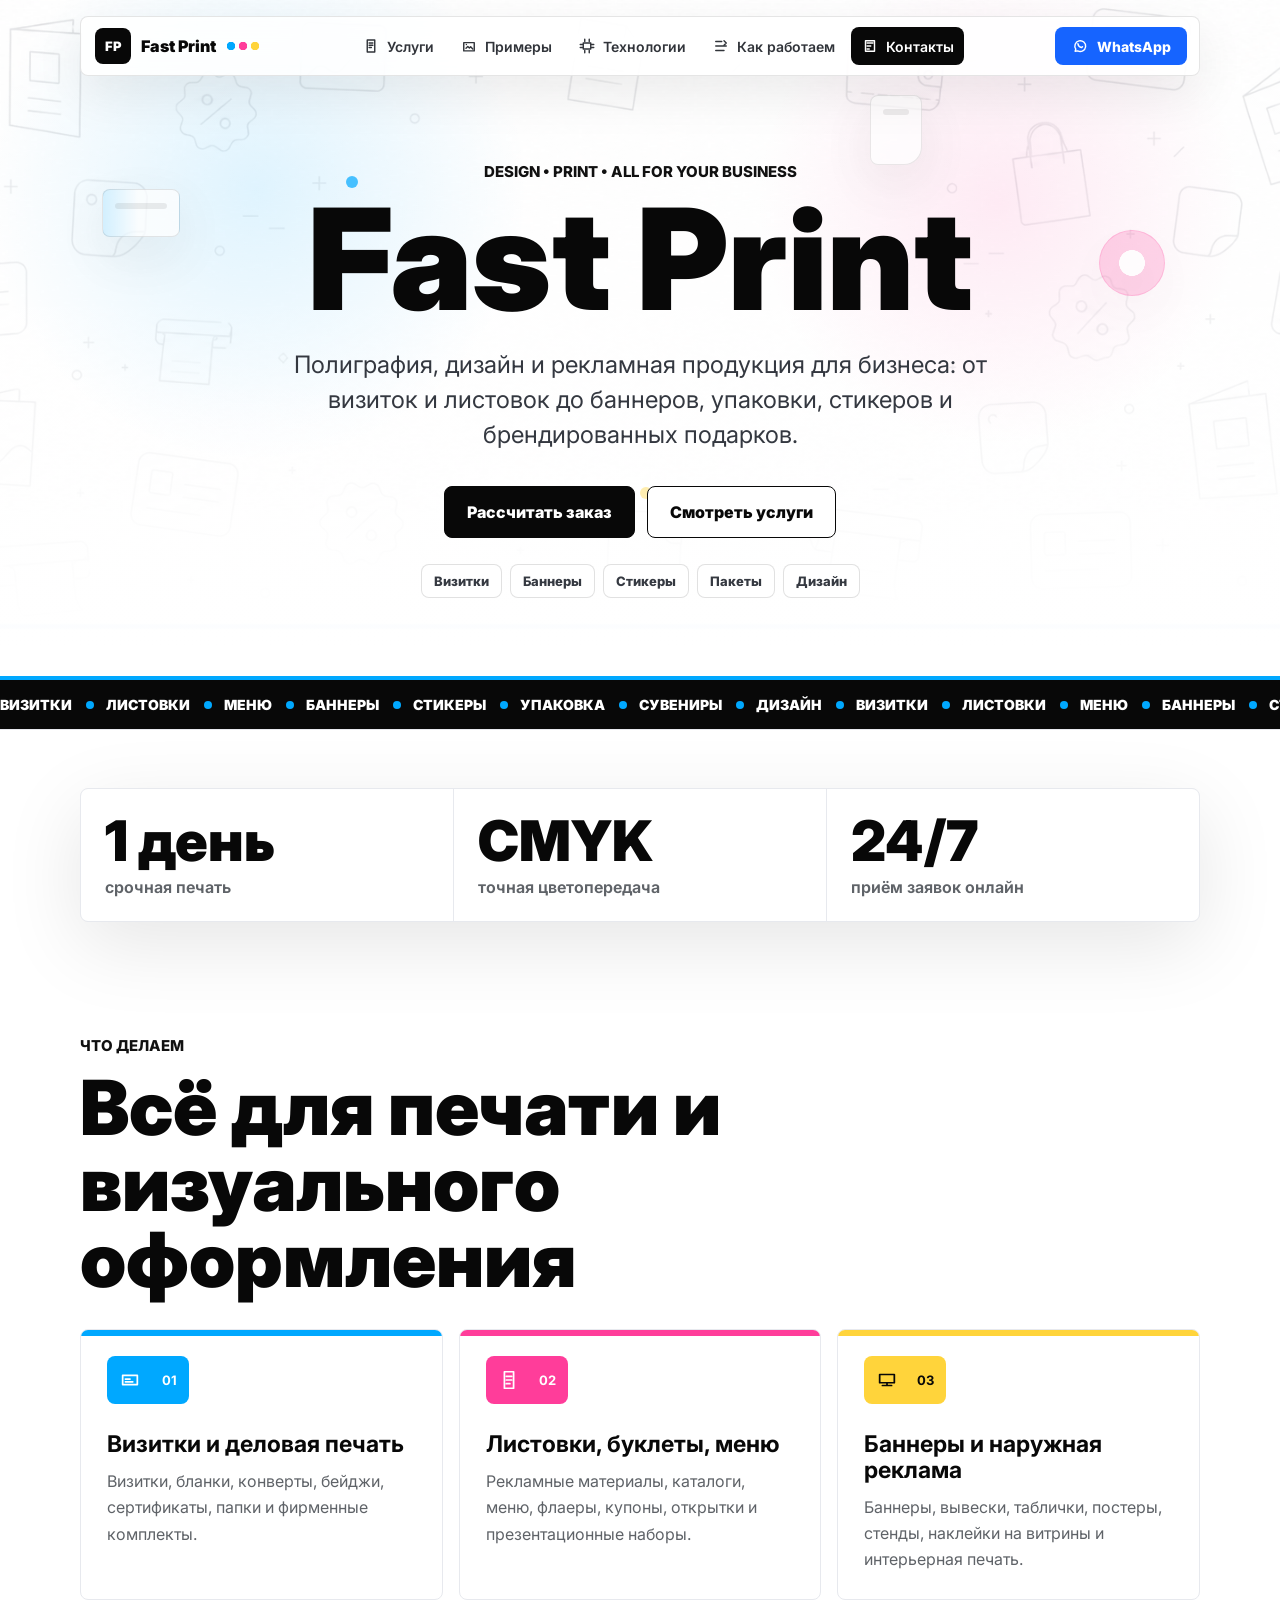
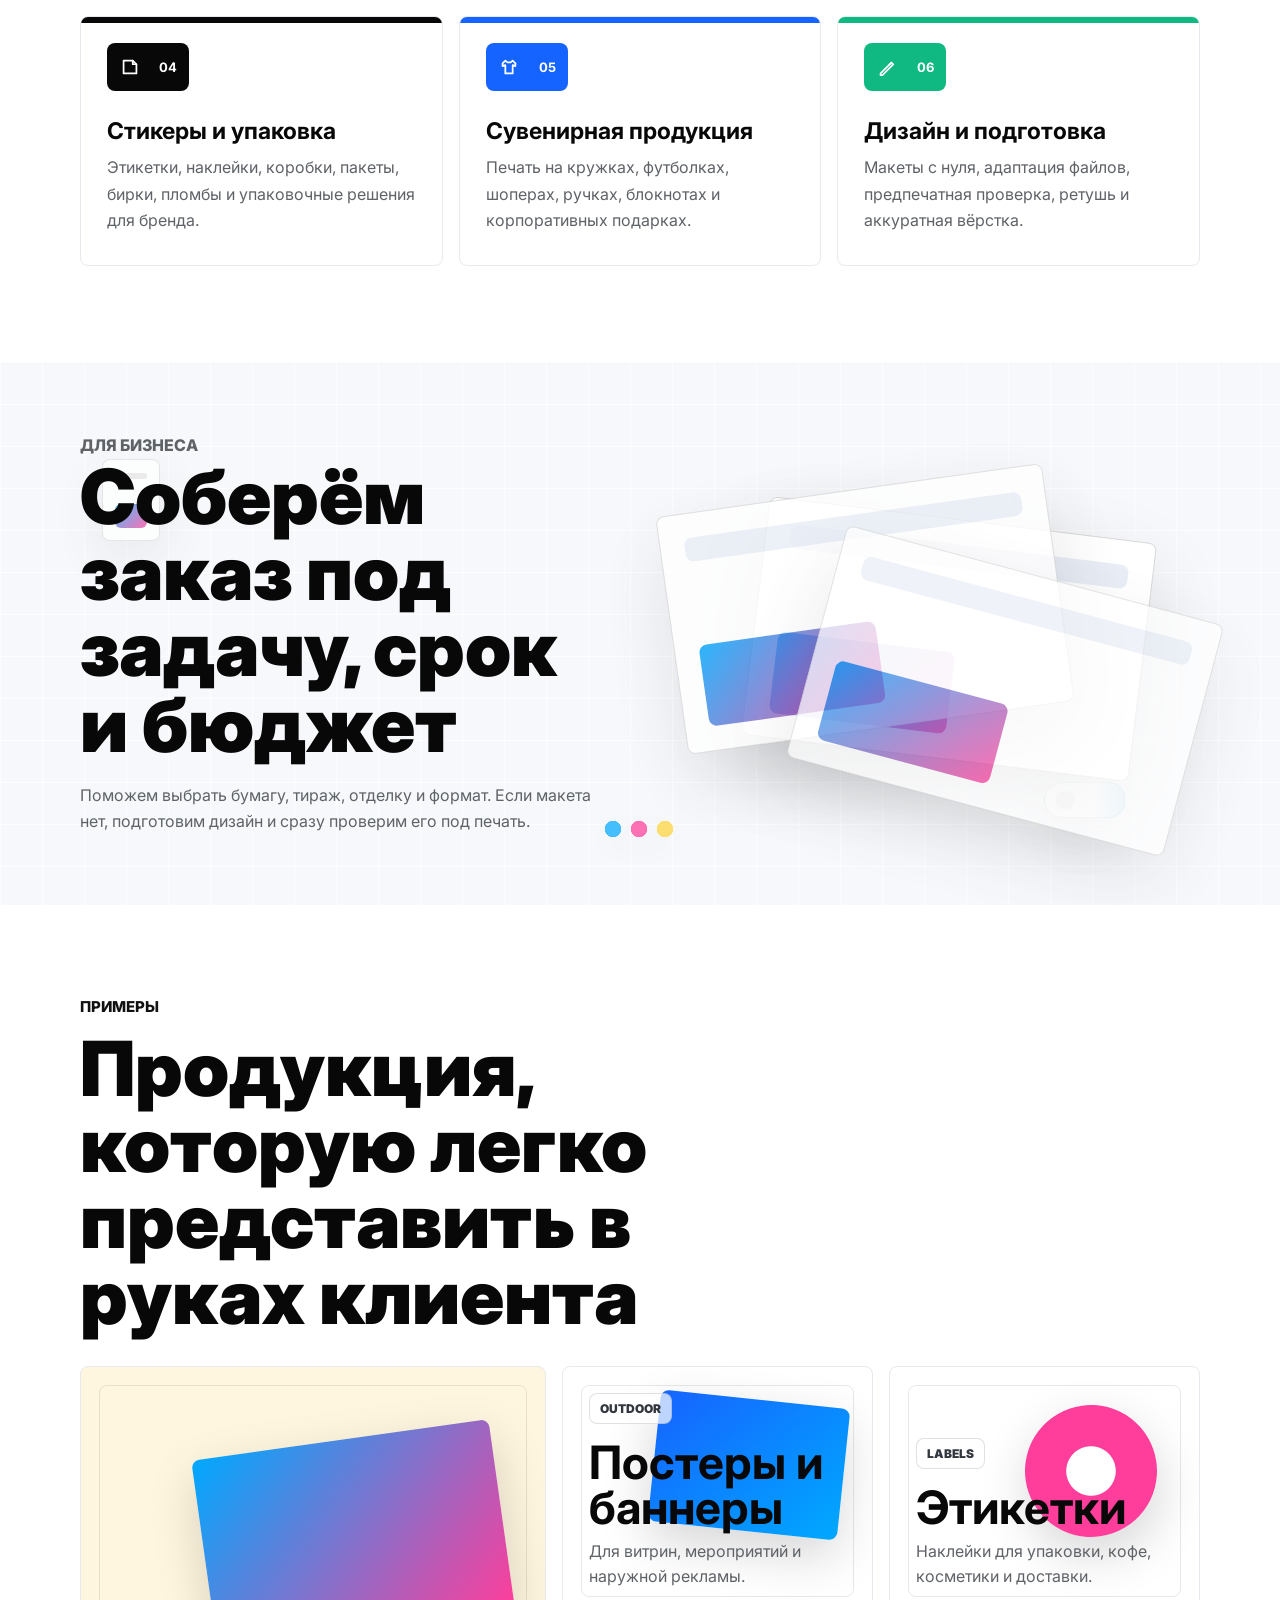
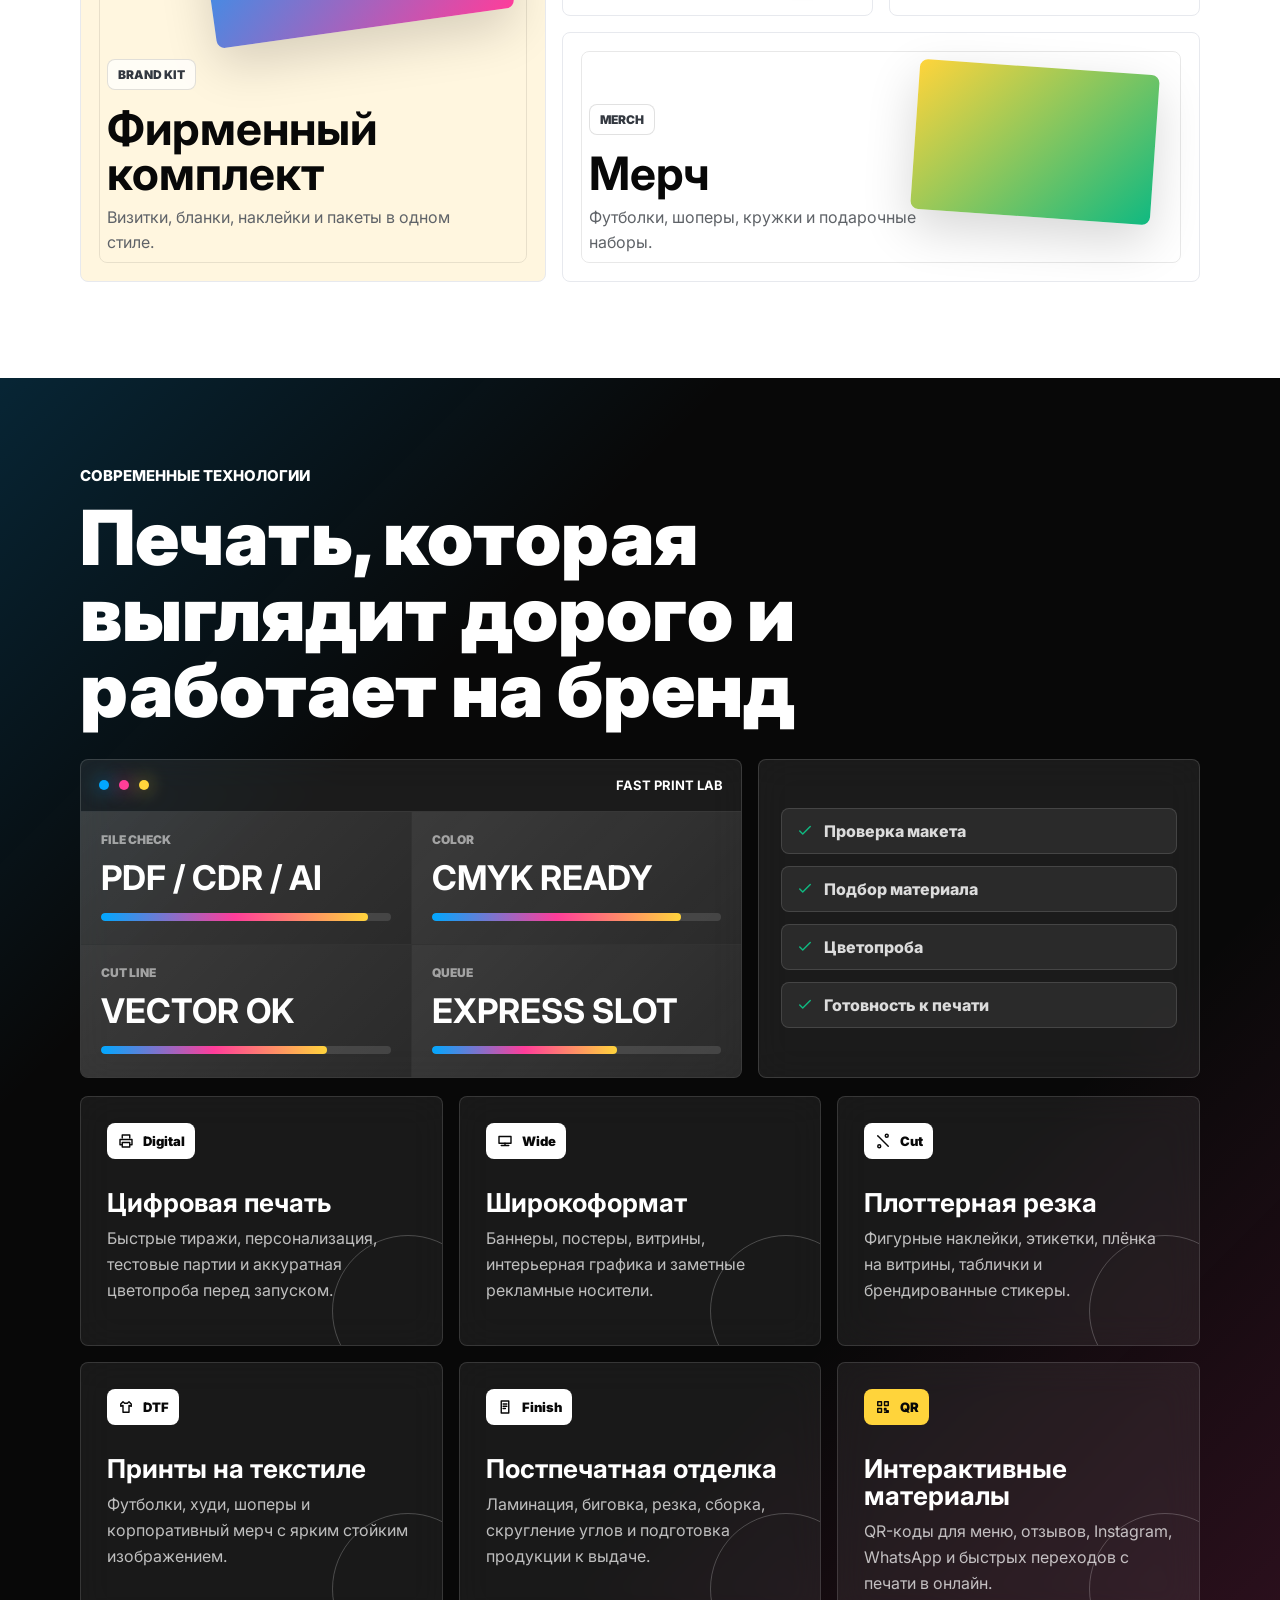
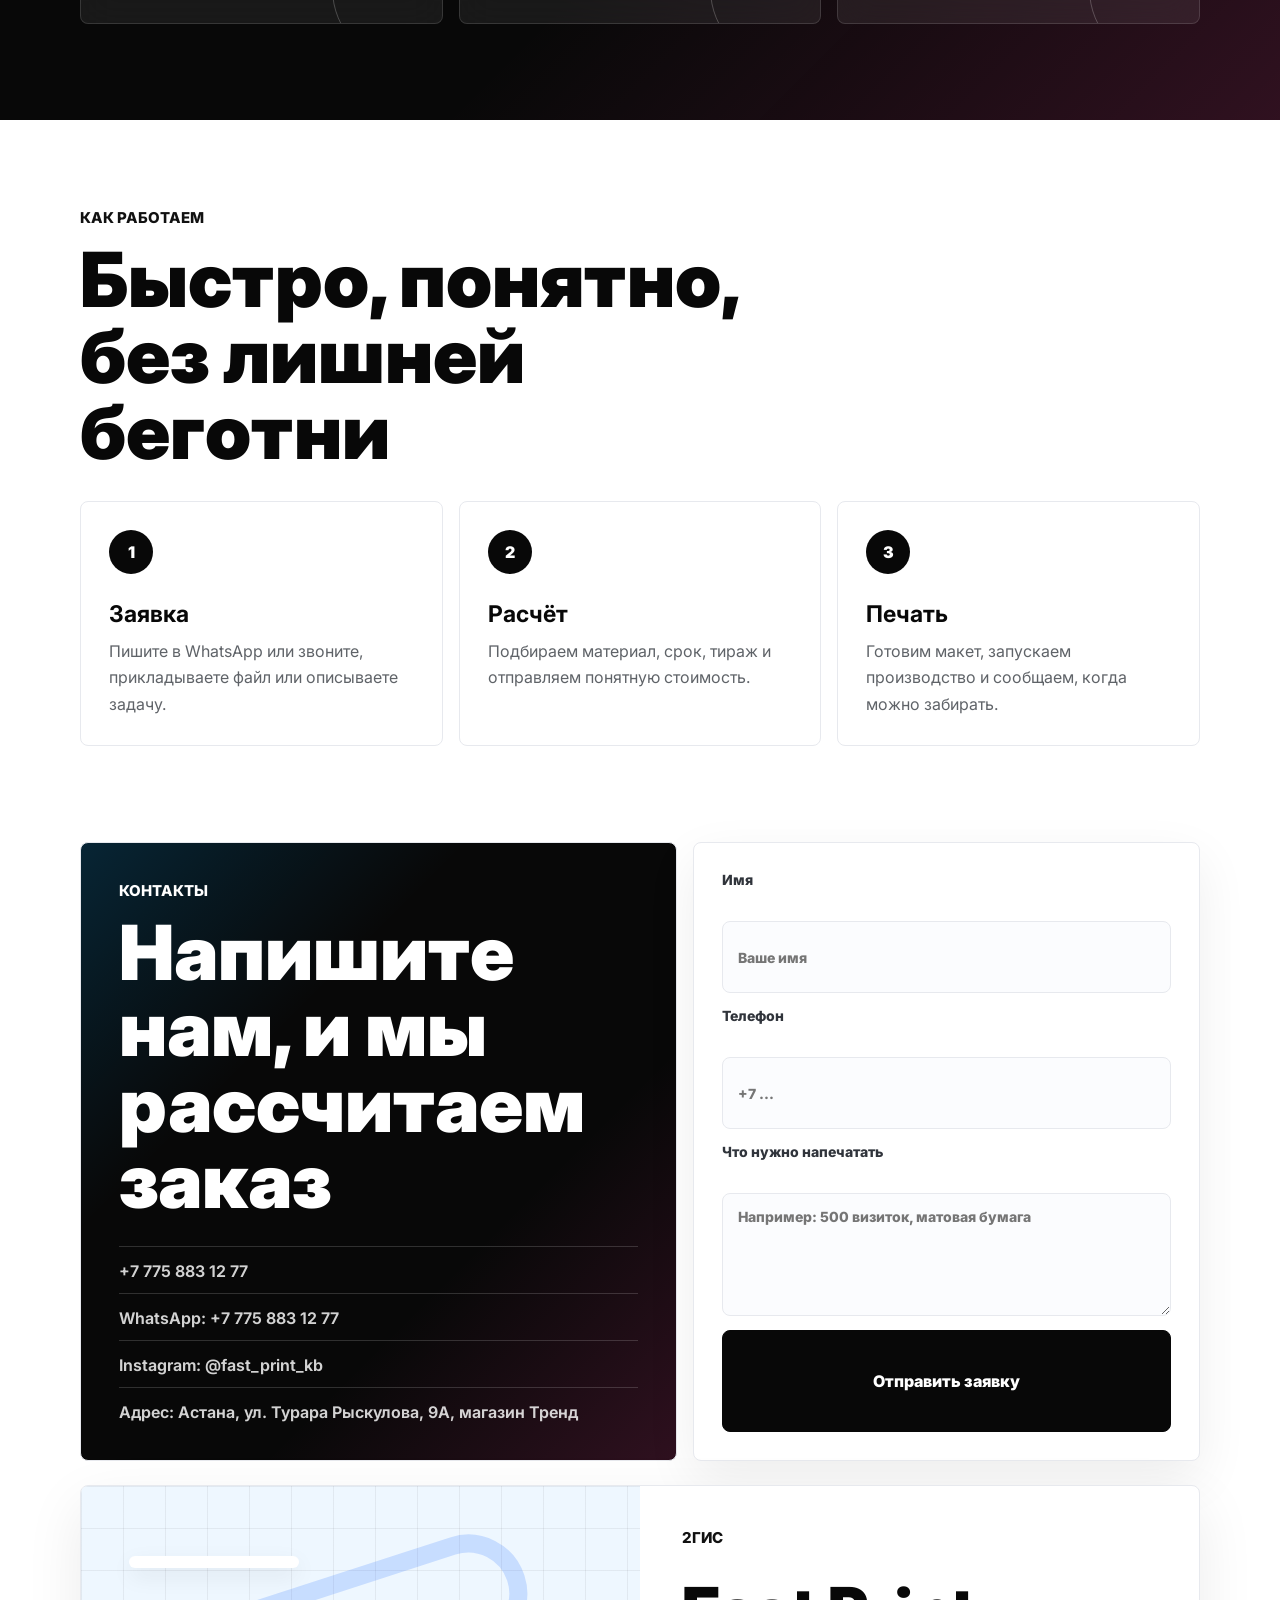
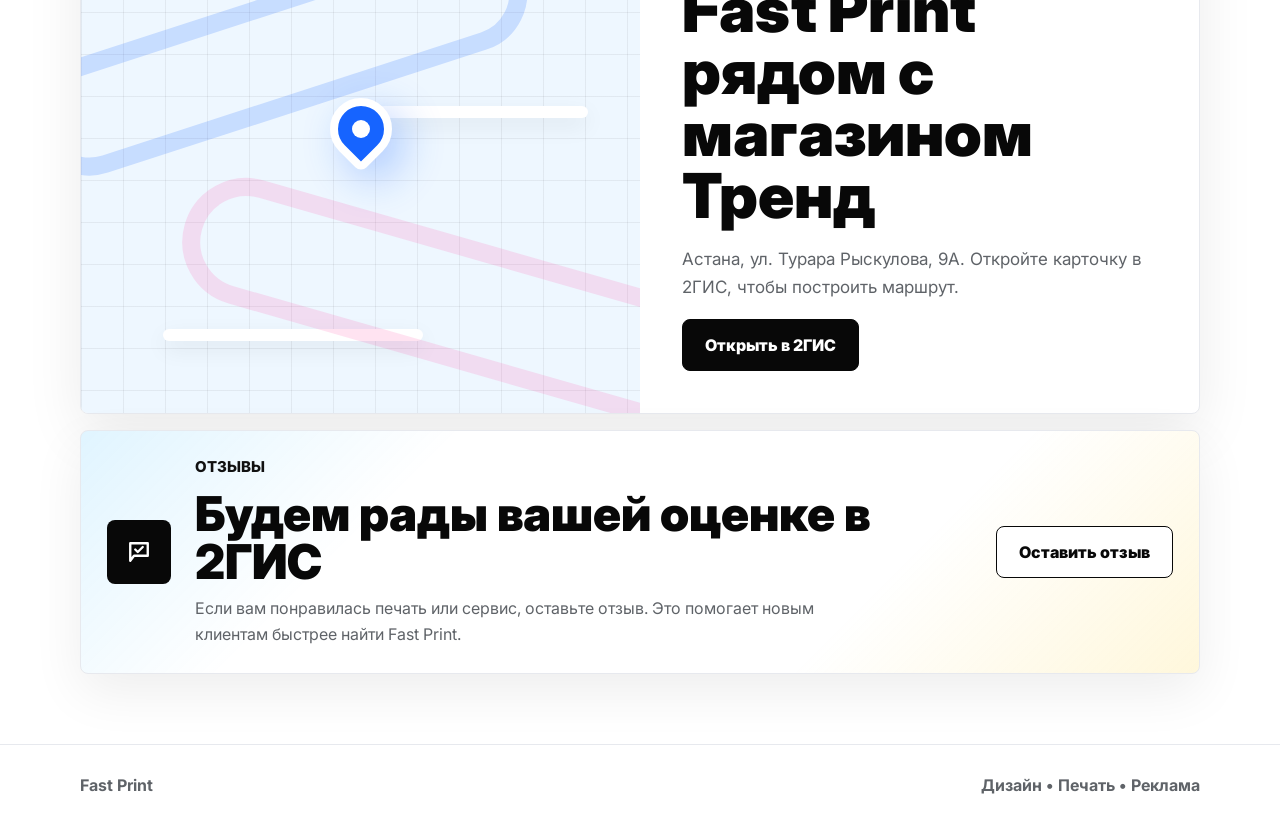
==== commit 758802aa: "Add Yandex verification meta tag" ====
--- a/index.html
+++ b/index.html
@@ -13,13 +13,14 @@
     />
     <meta name="author" content="Fast Print" />
     <meta name="robots" content="index, follow" />
+    <meta name="yandex-verification" content="27722af9d6d1fdf8" />
     <meta name="format-detection" content="telephone=yes" />
     <meta name="theme-color" content="#080808" />
     <meta name="apple-mobile-web-app-capable" content="yes" />
     <meta name="apple-mobile-web-app-title" content="Fast Print" />
     <meta name="application-name" content="Fast Print" />
     <meta name="msapplication-TileColor" content="#080808" />
-    <link rel="canonical" href="https://fast-print.vercel.app/" />
+    <link rel="canonical" href="https://fast-print.dotdev.online/" />
     <link rel="manifest" href="site.webmanifest" />
     <link rel="icon" href="assets/app-icon.svg" type="image/svg+xml" />
     <link rel="mask-icon" href="assets/app-icon.svg" color="#080808" />
@@ -32,9 +33,9 @@
       property="og:description"
       content="Визитки, листовки, баннеры, стикеры, упаковка, сувенирная продукция и дизайн макетов. Fast Print, Астана, Рыскулова 9А."
     />
-    <meta property="og:url" content="https://fast-print.vercel.app/" />
-    <meta property="og:image" content="https://fast-print.vercel.app/assets/fast-print-hero.png" />
-    <meta property="og:image:secure_url" content="https://fast-print.vercel.app/assets/fast-print-hero.png" />
+    <meta property="og:url" content="https://fast-print.dotdev.online/" />
+    <meta property="og:image" content="https://fast-print.dotdev.online/assets/fast-print-hero.png" />
+    <meta property="og:image:secure_url" content="https://fast-print.dotdev.online/assets/fast-print-hero.png" />
     <meta property="og:image:type" content="image/png" />
     <meta property="og:image:width" content="2076" />
     <meta property="og:image:height" content="757" />
@@ -48,7 +49,7 @@
       name="twitter:description"
       content="Дизайн, печать, наружная реклама, стикеры, упаковка и сувенирная продукция для бизнеса."
     />
-    <meta name="twitter:image" content="https://fast-print.vercel.app/assets/fast-print-hero.png" />
+    <meta name="twitter:image" content="https://fast-print.dotdev.online/assets/fast-print-hero.png" />
     <title>Fast Print - полиграфия и дизайн</title>
     <link rel="preconnect" href="https://fonts.googleapis.com" />
     <link rel="preconnect" href="https://fonts.gstatic.com" crossorigin />
@@ -61,14 +62,14 @@
       {
         "@context": "https://schema.org",
         "@type": "LocalBusiness",
-        "@id": "https://fast-print.vercel.app/#business",
+        "@id": "https://fast-print.dotdev.online/#business",
         "name": "Fast Print",
         "alternateName": "Фаст Принт",
         "description": "Полиграфия, дизайн, наружная реклама, сувенирная продукция и срочные печатные заказы.",
         "telephone": "+77758831277",
-        "url": "https://fast-print.vercel.app",
-        "logo": "https://fast-print.vercel.app/assets/app-icon.svg",
-        "image": "https://fast-print.vercel.app/assets/fast-print-hero.png",
+        "url": "https://fast-print.dotdev.online",
+        "logo": "https://fast-print.dotdev.online/assets/app-icon.svg",
+        "image": "https://fast-print.dotdev.online/assets/fast-print-hero.png",
         "priceRange": "$$",
         "sameAs": ["https://instagram.com/fast_print_kb", "https://2gis.kz/astana/firm/70000001109861099"],
         "address": {
